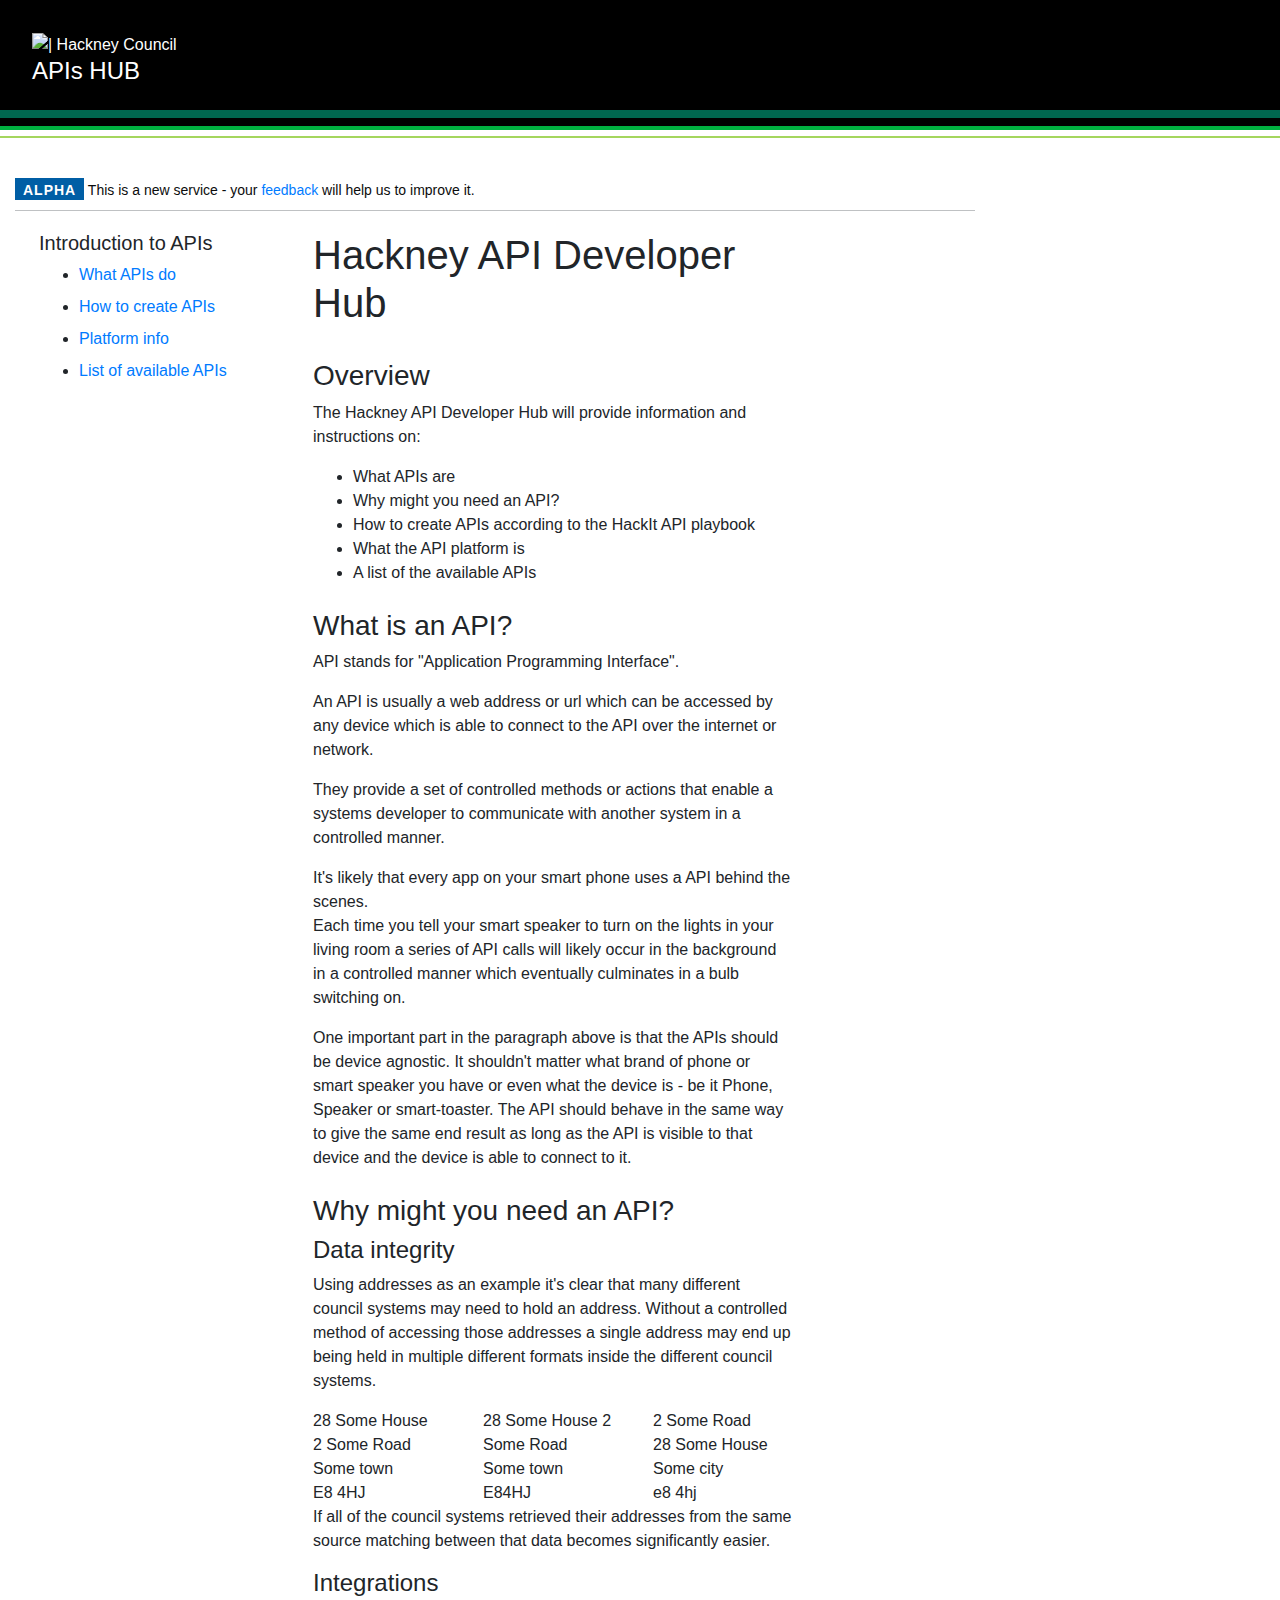
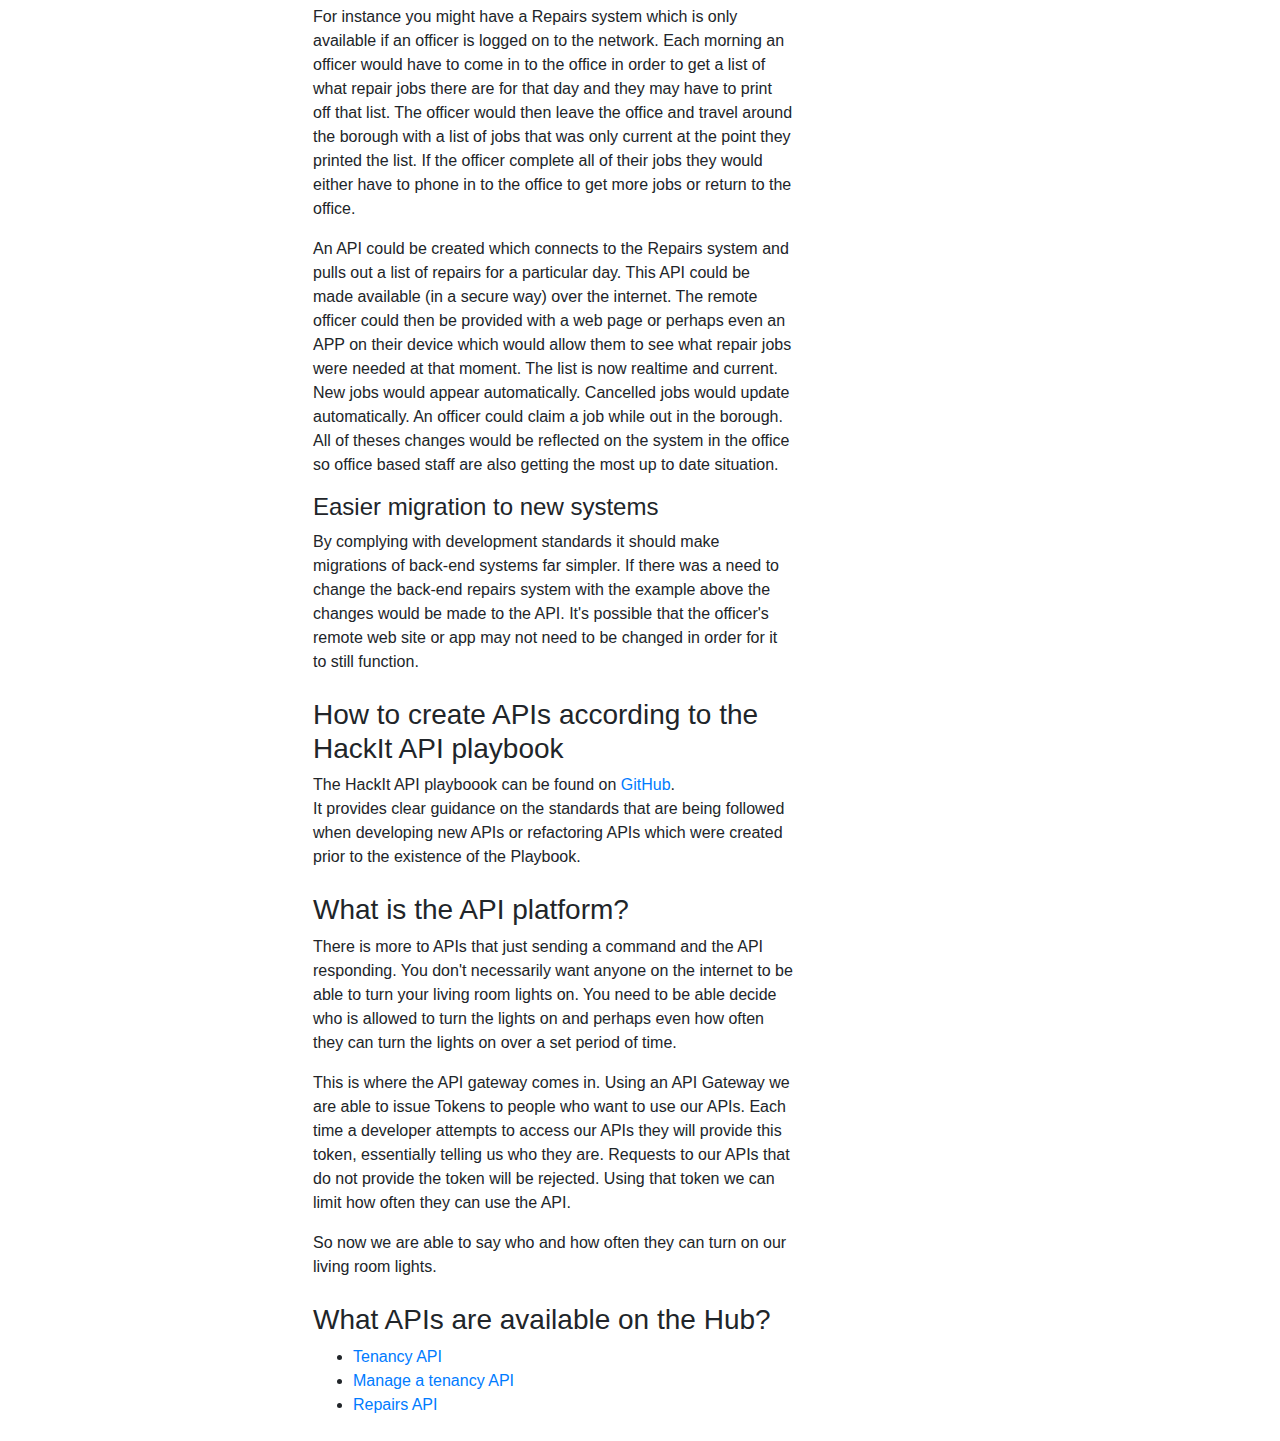
==== index.html @ 1fa280a0 "change file path index css" ====
<!DOCTYPE html>
<html>
<head>
	<title>Hackney API Hub</title>

	<link rel="stylesheet" type="text/css" href="apis/style.css">
	<link rel="stylesheet" href="https://maxcdn.bootstrapcdn.com/bootstrap/4.0.0/css/bootstrap.min.css" integrity="sha384-Gn5384xqQ1aoWXA+058RXPxPg6fy4IWvTNh0E263XmFcJlSAwiGgFAW/dAiS6JXm" crossorigin="anonymous">
</head>
<body>

<header>
	<img id="hackney-logo" src="https://hackney.gov.uk/resource/themes/hackney/images/Hackney_Logo_White.png?v=C9D01ADBC543CEE9F31EF63A15FE3E16" alt="| Hackney Council"/>
	<div id="apihub-span">
		<h2 id="apihub-text">APIs HUB</h2>
	</div>
</header>
<div class="govuk-width-container">
	<div class="govuk-phase-banner">
	  <p class="govuk-phase-banner__content">
		<strong class="govuk-tag govuk-phase-banner__content__tag ">alpha</strong>
		<span class="govuk-phase-banner__text">
		  This is a new service - your <a class="govuk-link" href="#">feedback</a> will help us to improve it.
		</span>
	  </p>
	</div>
<div>
	<div class="introductionapi">
		<h5>Introduction to APIs</h5>
		<ul>
			<li class="linkapi"><a href="">What APIs do</a></li>
			<li class="linkapi"><a href="">How to create APIs</a></li>
			<li class="linkapi"><a href="">Platform info</a></li>
			<li class="linkapi"><a href="">List of available APIs</a></li>
		</ul>
	</div>

	<div class="checklist">
		<div id="header1">
			<H1>Hackney API Developer Hub</H1>
		</div>

		<div class="checklist-element">
			<h3>Overview</h3>
            <p>The Hackney API Developer Hub will provide information and instructions on:</p>
            <ul>
				<li>What APIs are</li>
				<li>Why might you need an API?</li>
                <li>How to create APIs according to the HackIt API playbook</li>
                <li>What the API platform is</li>
                <li>A list of the available APIs</li>  
            </ul>
		</div>

		<div class="checklist-element">
			<h3>What is an API?</h3>
			<p>API stands for "Application Programming Interface".</p>
			<p>An API is usually a web address or url which can be accessed by any device which is able to connect to the API over the internet or network.</p>
			<p>They provide a set of controlled methods or actions that enable a systems developer to communicate with another system in a controlled manner.</p>			
			<p>It's likely that every app on your smart phone uses a API behind the scenes.<br/>
				Each time you tell your smart speaker to turn on the lights in your living room a series of API calls will likely occur in the background in a controlled manner which eventually culminates in a bulb switching on.</p>
			<p>One important part in the paragraph above is that the APIs should be device agnostic. 
			It shouldn't matter what brand of phone or smart speaker you have or even what the device is - be it Phone, Speaker or smart-toaster. 
			The API should behave in the same way to give the same end result as long as the API is visible to that device and the device is able to connect to it.</p>
		</div>

		<div class="checklist-element">
			<h3>Why might you need an API?</h3>
			<h4>Data integrity</h4>
			<p>Using addresses as an example it's clear that many different council systems may need to hold an address. Without a controlled method of accessing those addresses a single address may end up being held in multiple different formats inside the different council systems.</p>
			<div class="row">
				<div class="col-md-4">28 Some House<br>2 Some Road<br>Some town<br>E8 4HJ</div>
				<div class="col-md-4">28 Some House 2 Some Road<br>Some town<br>E84HJ</div>
				<div class="col-md-4">2 Some Road<br>28 Some House<br>Some city<br>e8 4hj</div>
			</div>
			<p>If all of the council systems retrieved their addresses from the same source matching between that data becomes significantly easier.</p>
			<h4>Integrations</h4>
			<p>For instance you might have a Repairs system which is only available if an officer is logged on to the network. Each morning an officer would have to come in to the office in order to get a list of what repair jobs there are for that day and they may have to print off that list.  The officer would then leave the office and travel around the borough with a list of jobs that was only current at the point they printed the list. If the officer complete all of their jobs they would either have to phone in to the office to get more jobs or return to the office.</p>
			<p>An API could be created which connects to the Repairs system and pulls out a list of repairs for a particular day. This API could be made available (in a secure way) over the internet. The remote officer could then be provided with a web page or perhaps even an APP on their device which would allow them to see what repair jobs were needed at that moment. The list is now realtime and current. New jobs would appear automatically. Cancelled jobs would update automatically. An officer could claim a job while out in the borough. All of theses changes would be reflected on the system in the office so office based staff are also getting the most up to date situation. </p>
			<h4>Easier migration to new systems</h4>
			<p>By complying with development standards it should make migrations of back-end systems far simpler.  If there was a need to change the back-end repairs system with the example above the changes would be made to the API.  It's possible that the officer's remote web site or app may not need to be changed in order for it to still function.</p>
		</div>

		<div class="checklist-element">
			<h3>How to create APIs according to the HackIt API playbook</h3>
			<p>The HackIt API playboook can be found on <a href="https://github.com/LBHackney-IT/API-Playbook">GitHub</a>.<br/>
			It provides clear guidance on the standards that are being followed when developing new APIs or refactoring APIs which were created prior to the existence of the Playbook.</p>
			<p>

			</p>
		</div>

		<div class="checklist-element">
			<h3>What is the API platform?</h3>
			<p>There is more to APIs that just sending a command and the API responding. You don't necessarily want anyone on the internet to be able to turn your living room lights on. You need to be able decide who is allowed to turn the lights on and perhaps even how often they can turn the lights on over a set period of time.</p>

			<p>This is where the API gateway comes in. Using an API Gateway we are able to issue Tokens to people who want to use our APIs. Each time a developer attempts to access our APIs they will provide this token, essentially telling us who they are.  Requests to our APIs that do not provide the token will be rejected. Using that token we can limit how often they can use the API.</p>

			<p>So now we are able to say who and how often they can turn on our living room lights.</p>
		</div>

		<div class="checklist-element">
			<h3>What APIs are available on the Hub?</h3>
			<ul>
				<li><a href="apis/tenancyapi.html">Tenancy API</a></li>
				<li><a href="apis/managetenancy.html">Manage a tenancy API</a></li>
				<li><a href="apis/repairsapi.html">Repairs API</a></li>
			</ul>
		</div>
	</div>
</div>
</body>
</html>
---- apis/style.css ----
body {
    color: #0b0c0c;
    font-family: Arial,sans-serif;
}

h3 {
    font-weight: 400px;
    font-size: 1.35rem;
}

h5  {
    font-size: 1.5rem;
}


/* HEADER WITH STRIPES */
header {
	background: #000;
    border-bottom: 4px solid #00B140; /* middle stripe */
	color: #FFF;
	margin-bottom: 3rem;
	padding: 2rem;
	position: relative;
}

header:before {
	/* top (thickest) stripe */
    -webkit-transform: translate3d(0, -8px, 1px);
    transform: translate3d(0, -8px, 1px);

	background: #00664F;
    bottom: 0;
    content: "";
    display: block;
    height: 8px;
	left: 0;
    position: absolute;
    width: 100%;
}

header:after {
	/* bottom (thinnest) stripe */
    -webkit-transform: translate3d(0, 12px, 1px);
    transform: translate3d(0, 12px, 1px);

    background: #A4D65E;
    bottom: 0;
	content: "";
    display: block;
    height: 2px;
	left: 0;
    position: absolute;
    width: 100%;
}

.introductionapi {
    width: 250px;
    float: left;
    margin-left: 1.5rem;
}

.checklist {
    float: left;
    margin-left: 1.5rem;
    max-width: 50%;
    height: auto;
}

.checklist-element {
    margin-bottom: 5%;
}

.linkapi {
    margin-bottom: 0.5rem;
}

#hackney-logo {
    height: auto;
    max-width: 50%;
}

#apihub-span {
    position: relative;
    max-width: 50%;
}

#apihub-text {
    font-size: 1.5rem;
}

#header1 {
    padding-bottom: 1.5rem;
}




.govuk-tag {
   font-family: "nta", Arial, sans-serif;
   -webkit-font-smoothing: antialiased;
   -moz-osx-font-smoothing: grayscale;
   font-weight: 700;
   font-size: 14px;
   font-size: 0.875rem;
   line-height: 1.25;
   display: inline-block;
   padding: 4px 8px;
   padding-bottom: 1px;
   outline: 2px solid transparent;
   outline-offset: -2px;
   color: #ffffff;
   background-color: #005ea5;
   letter-spacing: 1px;
   text-decoration: none;
   text-transform: uppercase;
}

.govuk-tag--positive {
    background: #00694F;
}

.align-right {
   text-align: right;
}

.govuk-phase-banner {
     /* padding-top: 0px; */
    padding-bottom: 10px;
    border-bottom: 1px solid #bfc1c3;
    margin-bottom: 20px;
}

@media (min-width: 40.0625em)
.govuk-phase-banner__content {
   font-size: 16px;
   font-size: 1rem;
   line-height: 1.25;
}

.govuk-phase-banner__content {
   font-family: "nta", Arial, sans-serif;
   -webkit-font-smoothing: antialiased;
   -moz-osx-font-smoothing: grayscale;
   font-weight: 400;
   font-size: 14px;
   font-size: 0.875rem;
   line-height: 1.1428571429;
   color: #0b0c0c;
   display: table;
   margin: 0;
}

@media (min-width: 40.0625em)
.govuk-width-container {
   margin: 0 30px;
}

.govuk-width-container {
   max-width: 960px;
   margin: 0 15px;
}
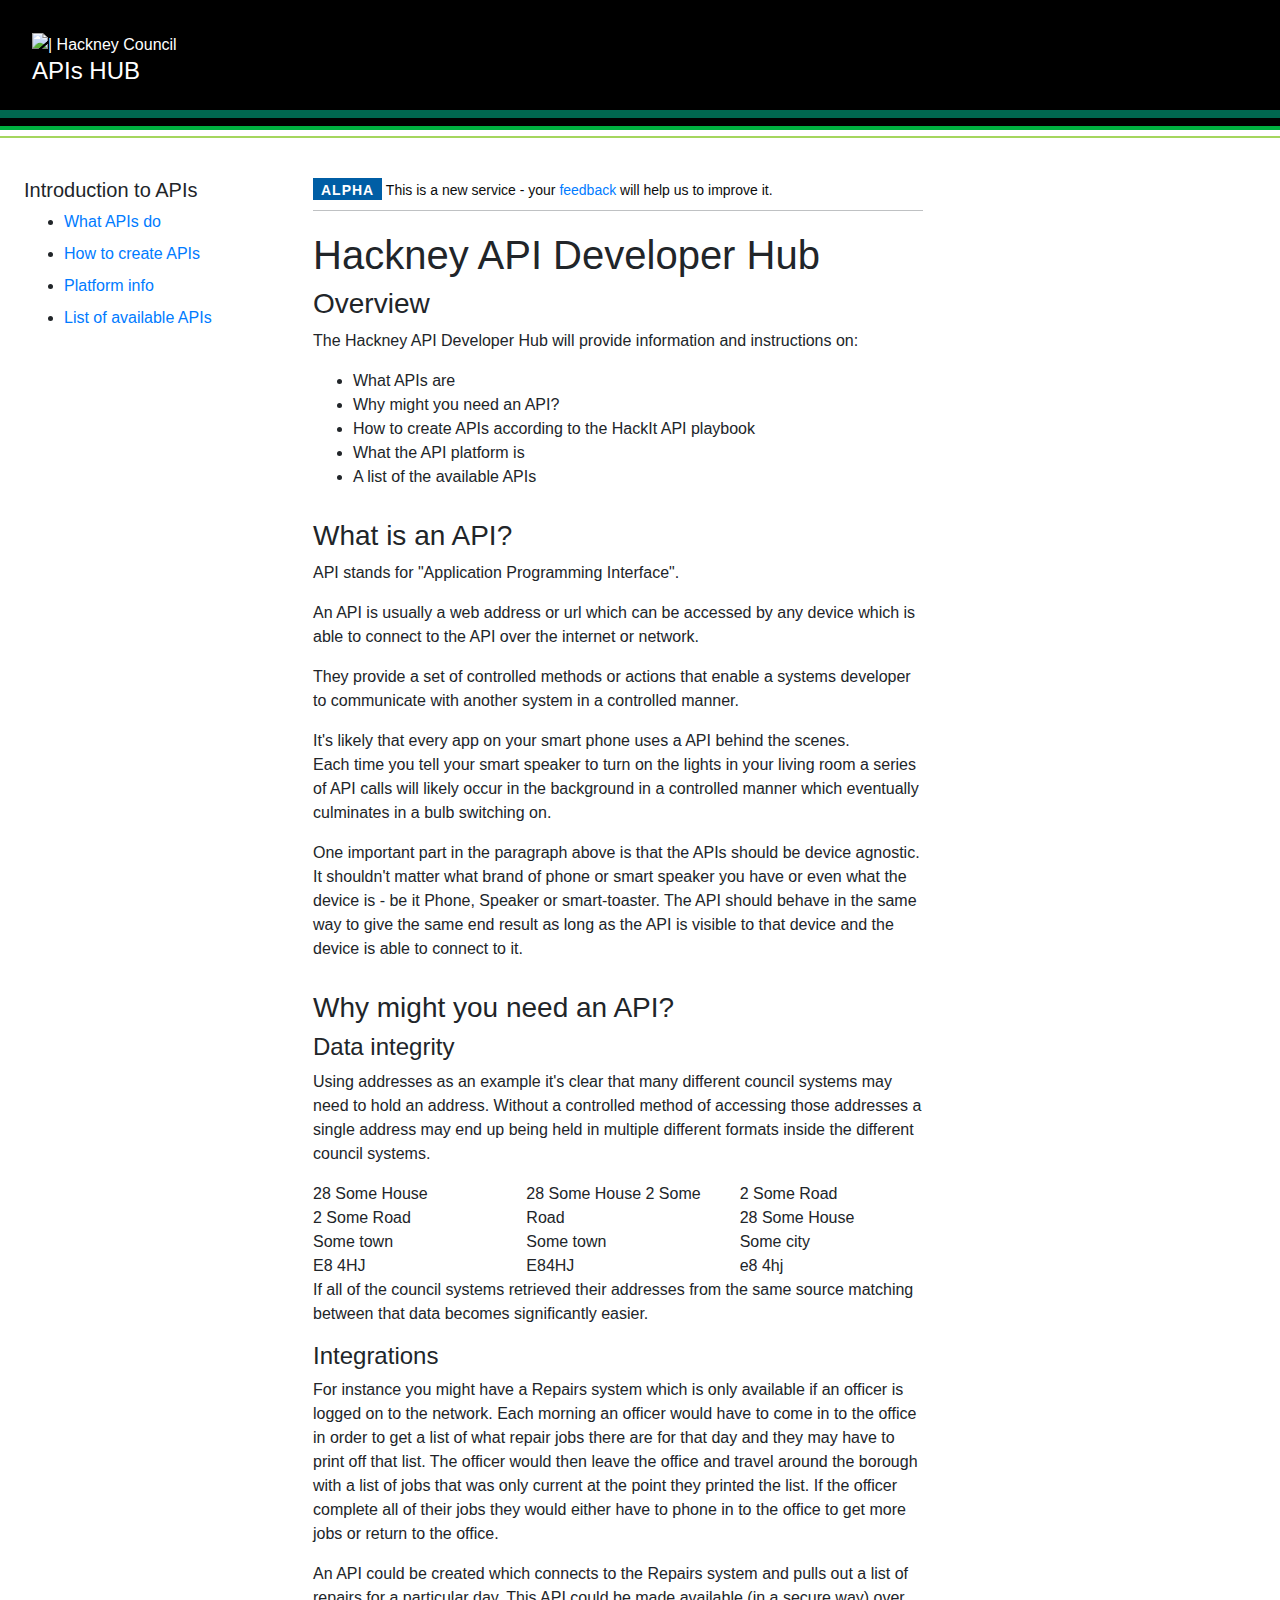
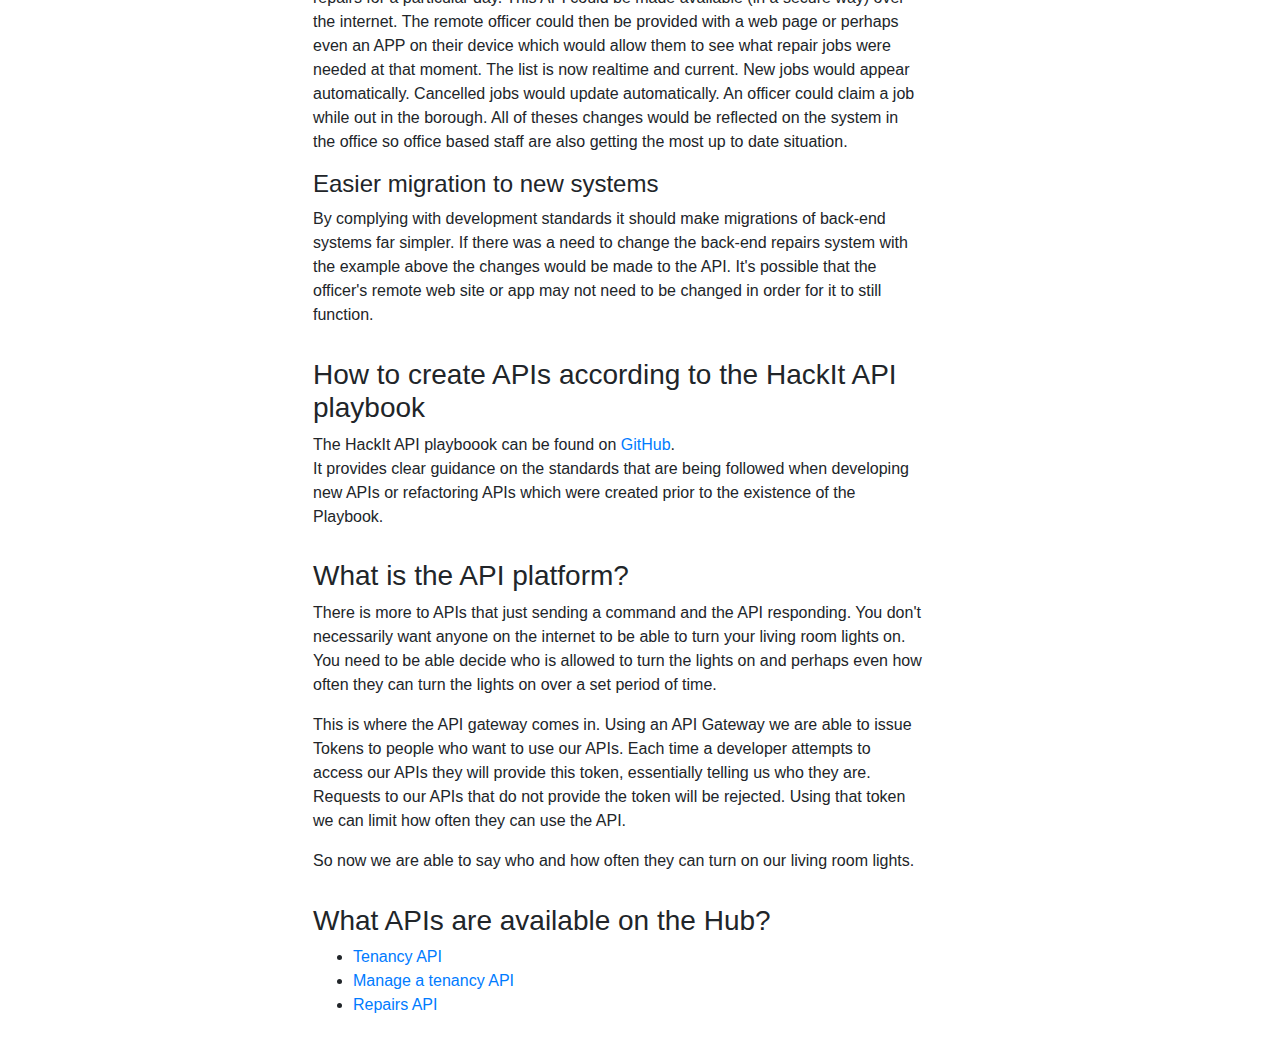
==== commit 8bded435: "AMended layout of home page" ====
--- a/index.html
+++ b/index.html
@@ -14,15 +14,6 @@
 		<h2 id="apihub-text">APIs HUB</h2>
 	</div>
 </header>
-<div class="govuk-width-container">
-	<div class="govuk-phase-banner">
-	  <p class="govuk-phase-banner__content">
-		<strong class="govuk-tag govuk-phase-banner__content__tag ">alpha</strong>
-		<span class="govuk-phase-banner__text">
-		  This is a new service - your <a class="govuk-link" href="#">feedback</a> will help us to improve it.
-		</span>
-	  </p>
-	</div>
 <div>
 	<div class="introductionapi">
 		<h5>Introduction to APIs</h5>
@@ -35,9 +26,23 @@
 	</div>
 
 	<div class="checklist">
-		<div id="header1">
-			<H1>Hackney API Developer Hub</H1>
-		</div>
+		<div class="govuk-width-container">
+			<div class="govuk-phase-banner">
+			  <p class="govuk-phase-banner__content">
+				<strong class="govuk-tag govuk-phase-banner__content__tag ">alpha</strong>
+				<span class="govuk-phase-banner__text">
+				  This is a new service - your <a class="govuk-link" href="#">feedback</a> will help us to improve it.
+				</span>
+			  </p>
+			</div>
+ 
+		 <div class="govuk-grid-row">
+		   <div class="govuk-grid-column-two-thirds">
+			 <h1 class="govuk-heading-xl">Hackney API Developer Hub</h1>
+		   </div>
+		   <div class="govuk-grid-column-one-third align-right">
+		   </div>
+		 </div>
 
 		<div class="checklist-element">
 			<h3>Overview</h3>
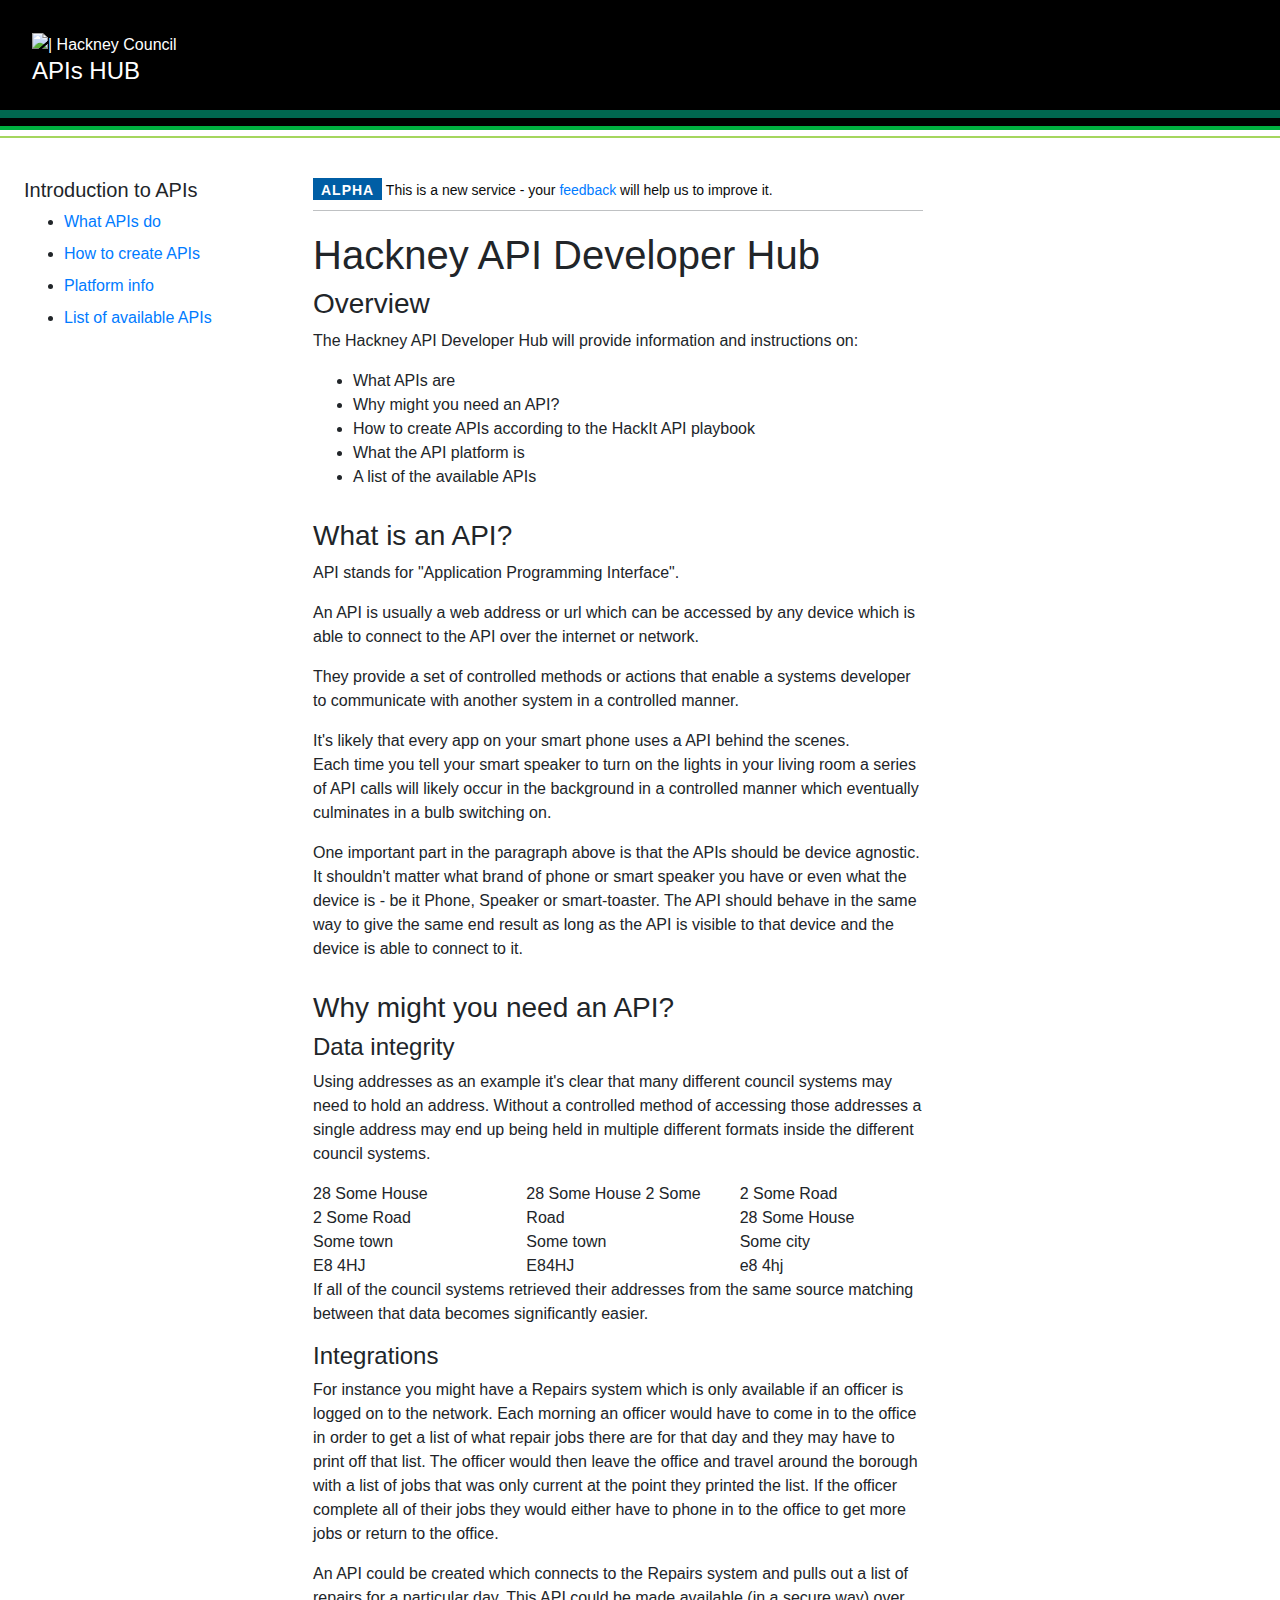
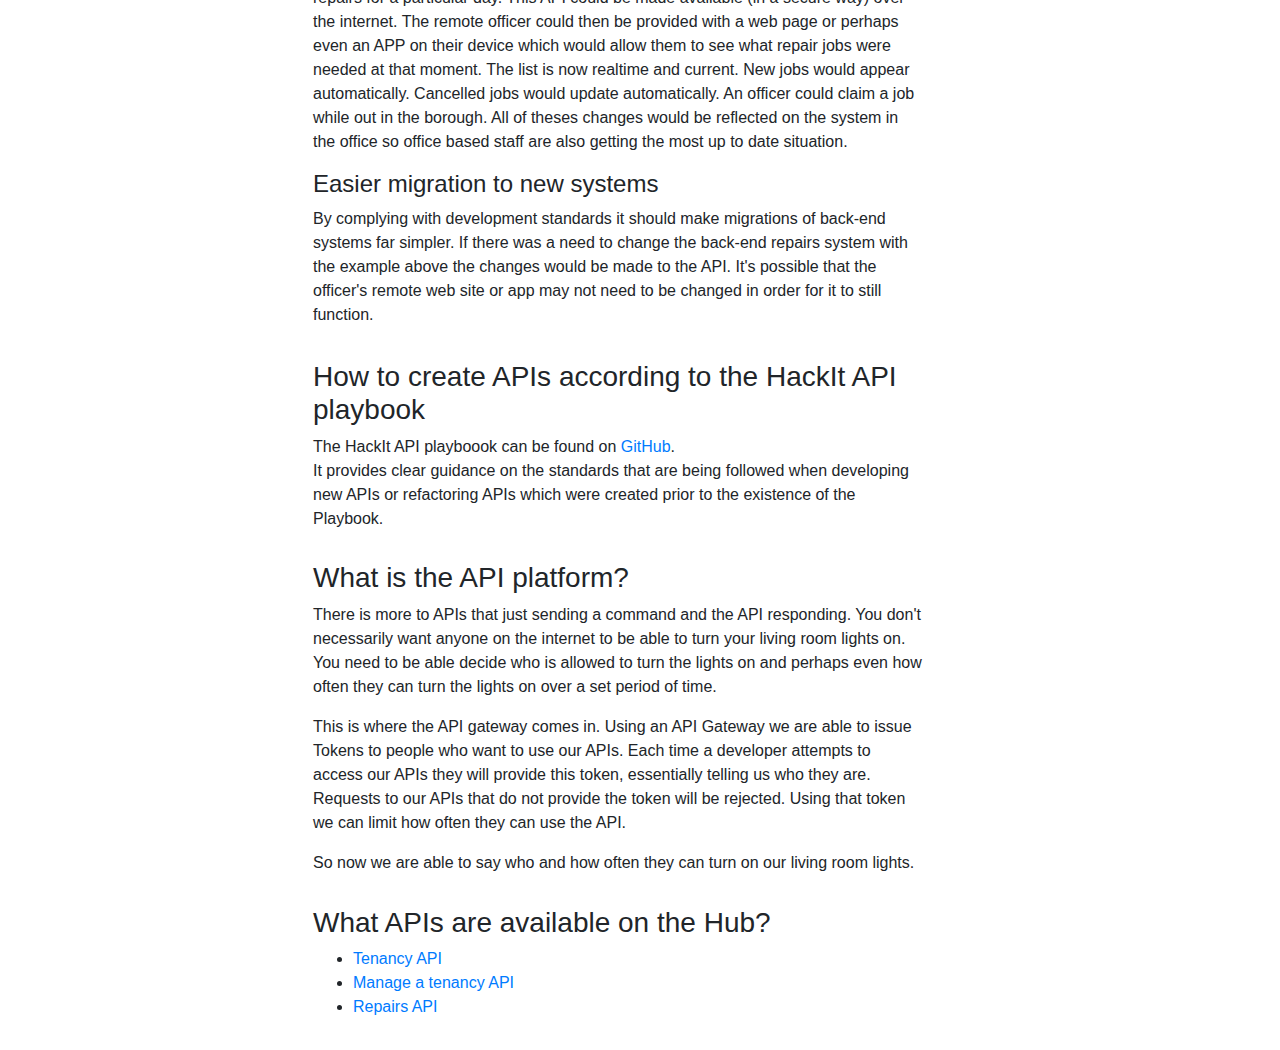
==== commit 1777a368: "Updated index.html with General API diagram" ====
--- a/index.html
+++ b/index.html
@@ -84,6 +84,9 @@
 			<h4>Easier migration to new systems</h4>
 			<p>By complying with development standards it should make migrations of back-end systems far simpler.  If there was a need to change the back-end repairs system with the example above the changes would be made to the API.  It's possible that the officer's remote web site or app may not need to be changed in order for it to still function.</p>
 		</div>
+			
+			<div class="mxgraph" style="max-width:100%;border:1px solid transparent;" data-mxgraph="{&quot;highlight&quot;:&quot;#0000ff&quot;,&quot;nav&quot;:true,&quot;resize&quot;:true,&quot;toolbar&quot;:&quot;zoom layers lightbox&quot;,&quot;edit&quot;:&quot;_blank&quot;,&quot;xml&quot;:&quot;&lt;mxfile modified=\&quot;2018-12-17T10:46:22.083Z\&quot; host=\&quot;www.draw.io\&quot; agent=\&quot;Mozilla/5.0 (Macintosh; Intel Mac OS X 10_13_3) AppleWebKit/537.36 (KHTML, like Gecko) Chrome/70.0.3538.110 Safari/537.36\&quot; etag=\&quot;2DWcEphciEEx2sHkJNvV\&quot; version=\&quot;9.6.6\&quot; type=\&quot;google\&quot;&gt;&lt;diagram id=\&quot;iyaCTSaKWfuRBwz9zFkZ\&quot; name=\&quot;Page-1\&quot;&gt;7Vpbc5s4GP01ebQHxMXw6Evd3Z10NzOZTtunjAAZ1GDkFXJt59evBBLmIhycxE5mtn4x/hC6nO/oHAn5xpqv958p3CRfSITSG2BE+xtrcQOAaXoT/iUihzLiWmYZiCmOZKFj4B4/IRk0ZHSLI5Q3CjJCUoY3zWBIsgyFrBGDlJJds9iKpM1WNzBGncB9CNNu9BuOWKLG5frHG38gHCeyaQ/IAa+hKixHkicwIrtayPp0Y80pIay8Wu/nKBXgKVzK55Y9d6uOUZSxIQ8sk6/4J3gwtp/B0kjo7On7ExmZTlnNL5hu5Yhlb9lBQRBTst3IYogytNcBDwNV3Oh2zKyGy3mCyBoxeuBFZEUT+YRkiKlq2B3xnijWJDWobdsdyyxAmeW4qvwIBL+QWJyDi3ENXE6kpBct03ebcPmgAxcwvS5cpue9Hqy75XLu0kfrr3X8k95/26+//O2MgAYrN+XNzoIGYu6/W0H2WYozNFJdm/[base64]/[base64]/pVgPKL9T4WBxTjHQoKqx3zbj2iCGddIzAM31nMeJw/EWHefuOea/mvmS3WaQ/2rAYF7Gr21E3ZAFoOHMNvnnb3Qxjzix22B/QLO+fZ+8z2QYhx3X2m/9vQBkxRv21oQDdHr2tpA94tXdnSFDampxMwoJMv0309PNpjB90b2DOPHTzdscOC7+YCmKOhxw1KIcNDWmwKe3hem1hBSfnboApUu9V/SmPtU0zkhqHuZCKa+IFhvPRkwu4h0ElpNU3NXLhctj/GHvJMRFue9l6bPFP1Rx0sGWr2nu1l/nM1vXanpxoCPQ29cO/Hfx7/klEWP/6xxfr0Hw==&lt;/diagram&gt;&lt;/mxfile&gt;&quot;}"></div>
+			<script type="text/javascript" src="https://www.draw.io/js/viewer.min.js"></script>
 
 		<div class="checklist-element">
 			<h3>How to create APIs according to the HackIt API playbook</h3>
@@ -114,4 +117,4 @@
 	</div>
 </div>
 </body>
-</html>+</html>
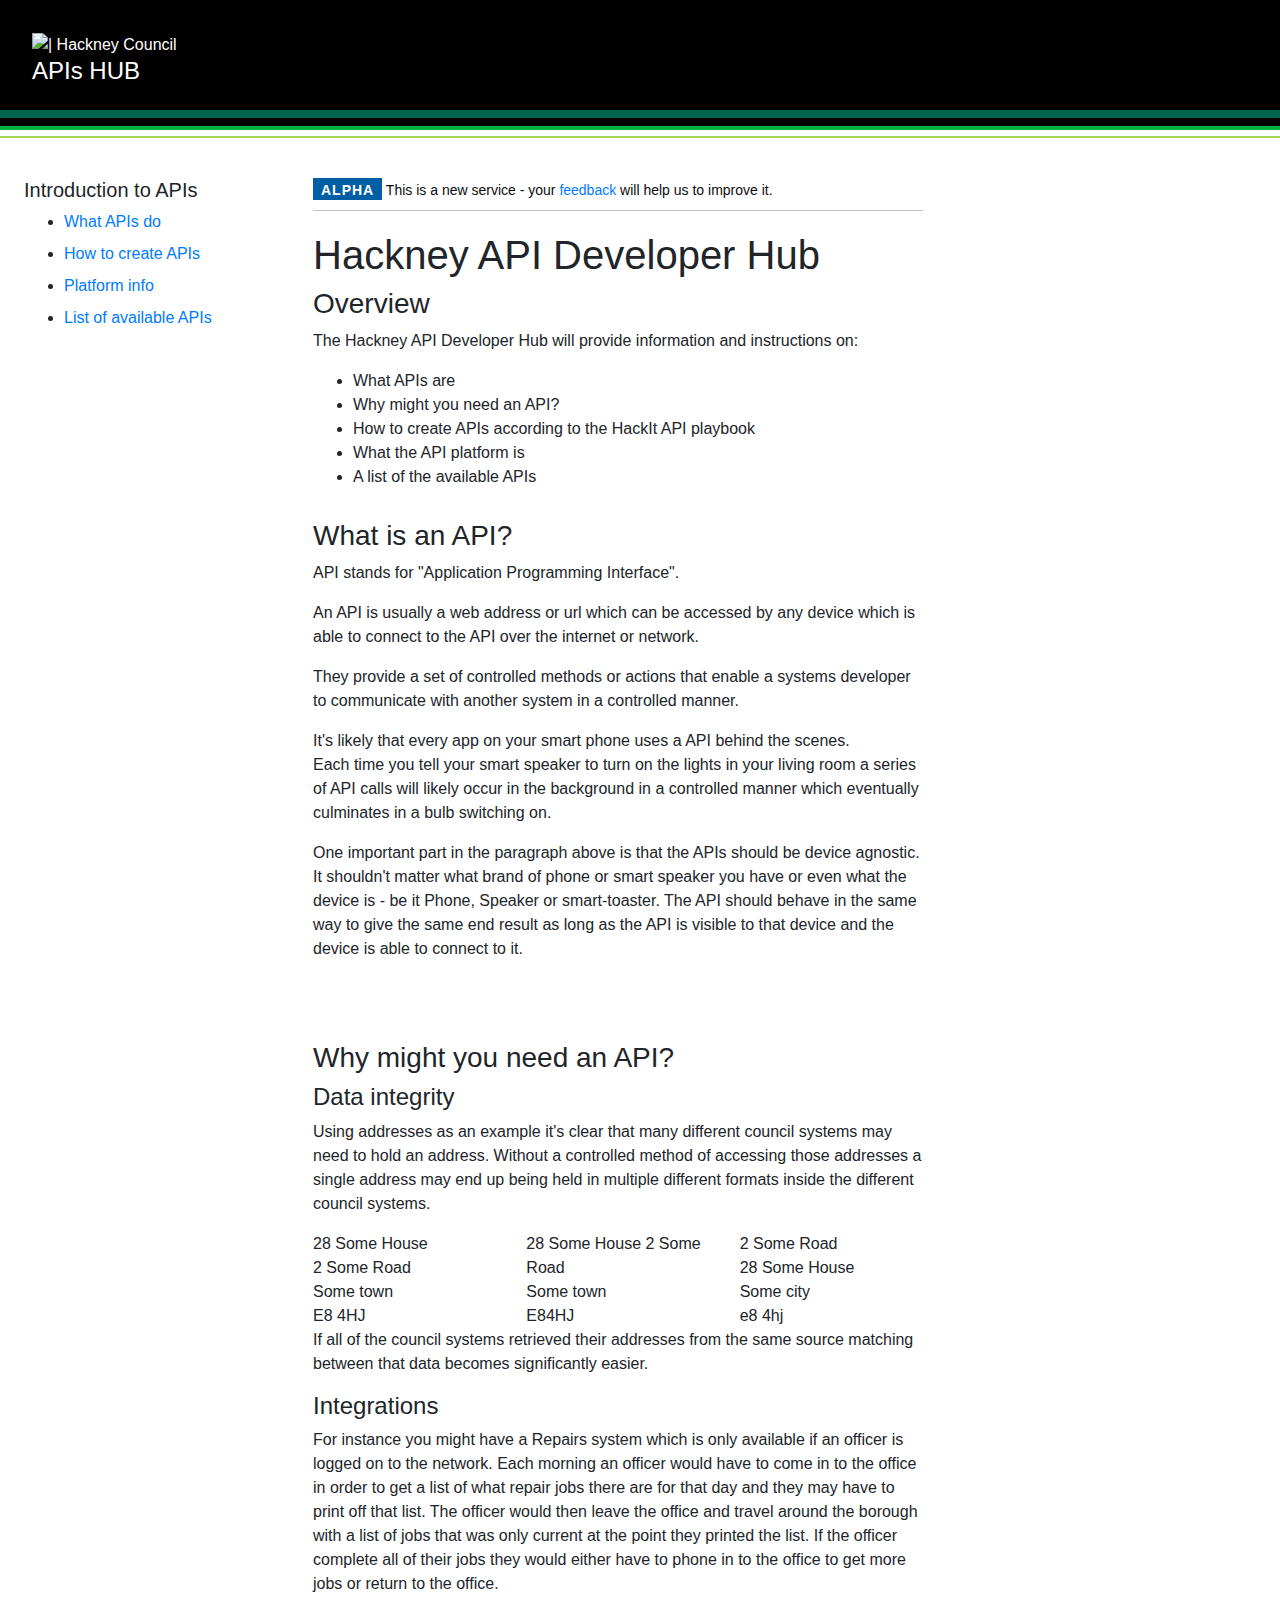
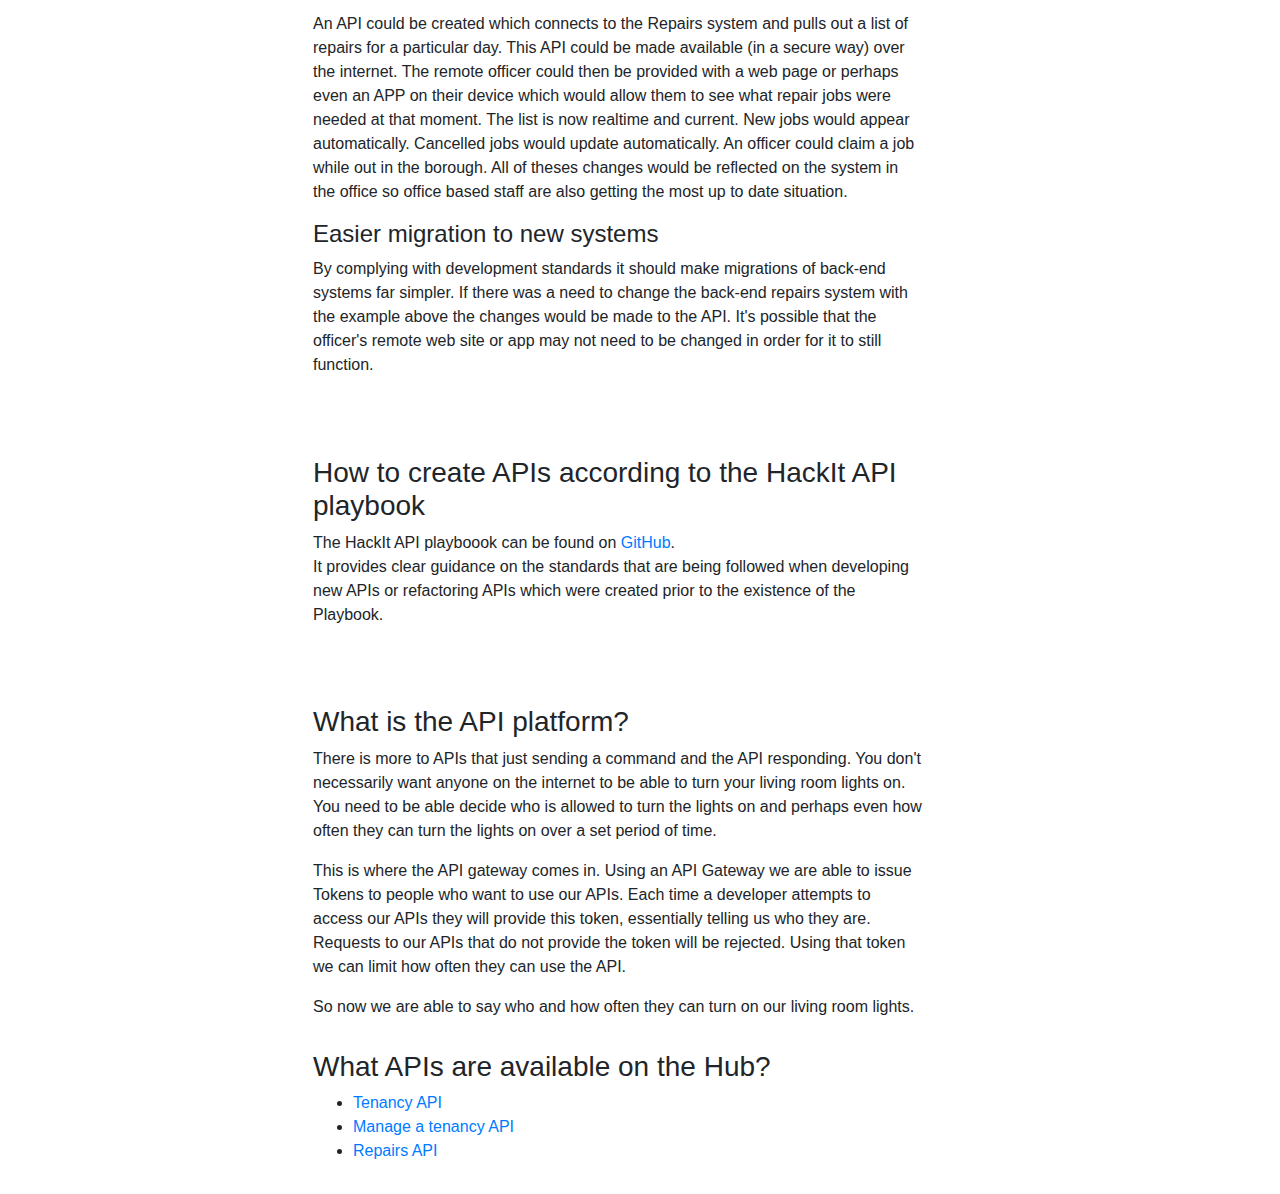
==== commit c8b85344: "Rearranged the diagram" ====
--- a/index.html
+++ b/index.html
@@ -68,6 +68,9 @@
 			The API should behave in the same way to give the same end result as long as the API is visible to that device and the device is able to connect to it.</p>
 		</div>
 
+			<div class="mxgraph" style="max-width:100%;border:1px solid transparent;" data-mxgraph="{&quot;highlight&quot;:&quot;#0000ff&quot;,&quot;nav&quot;:true,&quot;resize&quot;:true,&quot;toolbar&quot;:&quot;zoom layers lightbox&quot;,&quot;edit&quot;:&quot;_blank&quot;,&quot;xml&quot;:&quot;&lt;mxfile modified=\&quot;2018-12-17T10:46:22.083Z\&quot; host=\&quot;www.draw.io\&quot; agent=\&quot;Mozilla/5.0 (Macintosh; Intel Mac OS X 10_13_3) AppleWebKit/537.36 (KHTML, like Gecko) Chrome/70.0.3538.110 Safari/537.36\&quot; etag=\&quot;2DWcEphciEEx2sHkJNvV\&quot; version=\&quot;9.6.6\&quot; type=\&quot;google\&quot;&gt;&lt;diagram id=\&quot;iyaCTSaKWfuRBwz9zFkZ\&quot; name=\&quot;Page-1\&quot;&gt;7Vpbc5s4GP01ebQHxMXw6Evd3Z10NzOZTtunjAAZ1GDkFXJt59evBBLmIhycxE5mtn4x/hC6nO/oHAn5xpqv958p3CRfSITSG2BE+xtrcQOAaXoT/iUihzLiWmYZiCmOZKFj4B4/IRk0ZHSLI5Q3CjJCUoY3zWBIsgyFrBGDlJJds9iKpM1WNzBGncB9CNNu9BuOWKLG5frHG38gHCeyaQ/IAa+hKixHkicwIrtayPp0Y80pIay8Wu/nKBXgKVzK55Y9d6uOUZSxIQ8sk6/4J3gwtp/B0kjo7On7ExmZTlnNL5hu5Yhlb9lBQRBTst3IYogytNcBDwNV3Oh2zKyGy3mCyBoxeuBFZEUT+YRkiKlq2B3xnijWJDWobdsdyyxAmeW4qvwIBL+QWJyDi3ENXE6kpBct03ebcPmgAxcwvS5cpue9Hqy75XLu0kfrr3X8k95/26+//O2MgAYrN+XNzoIGYu6/W0H2WYozNFJdm/[base64]/[base64]/pVgPKL9T4WBxTjHQoKqx3zbj2iCGddIzAM31nMeJw/EWHefuOea/mvmS3WaQ/2rAYF7Gr21E3ZAFoOHMNvnnb3Qxjzix22B/QLO+fZ+8z2QYhx3X2m/9vQBkxRv21oQDdHr2tpA94tXdnSFDampxMwoJMv0309PNpjB90b2DOPHTzdscOC7+YCmKOhxw1KIcNDWmwKe3hem1hBSfnboApUu9V/SmPtU0zkhqHuZCKa+IFhvPRkwu4h0ElpNU3NXLhctj/GHvJMRFue9l6bPFP1Rx0sGWr2nu1l/nM1vXanpxoCPQ29cO/Hfx7/klEWP/6xxfr0Hw==&lt;/diagram&gt;&lt;/mxfile&gt;&quot;}"></div>
+			<script type="text/javascript" src="https://www.draw.io/js/viewer.min.js"></script>
+			<br></br>
 		<div class="checklist-element">
 			<h3>Why might you need an API?</h3>
 			<h4>Data integrity</h4>
@@ -84,10 +87,7 @@
 			<h4>Easier migration to new systems</h4>
 			<p>By complying with development standards it should make migrations of back-end systems far simpler.  If there was a need to change the back-end repairs system with the example above the changes would be made to the API.  It's possible that the officer's remote web site or app may not need to be changed in order for it to still function.</p>
 		</div>
-			
-			<div class="mxgraph" style="max-width:100%;border:1px solid transparent;" data-mxgraph="{&quot;highlight&quot;:&quot;#0000ff&quot;,&quot;nav&quot;:true,&quot;resize&quot;:true,&quot;toolbar&quot;:&quot;zoom layers lightbox&quot;,&quot;edit&quot;:&quot;_blank&quot;,&quot;xml&quot;:&quot;&lt;mxfile modified=\&quot;2018-12-17T10:46:22.083Z\&quot; host=\&quot;www.draw.io\&quot; agent=\&quot;Mozilla/5.0 (Macintosh; Intel Mac OS X 10_13_3) AppleWebKit/537.36 (KHTML, like Gecko) Chrome/70.0.3538.110 Safari/537.36\&quot; etag=\&quot;2DWcEphciEEx2sHkJNvV\&quot; version=\&quot;9.6.6\&quot; type=\&quot;google\&quot;&gt;&lt;diagram id=\&quot;iyaCTSaKWfuRBwz9zFkZ\&quot; name=\&quot;Page-1\&quot;&gt;7Vpbc5s4GP01ebQHxMXw6Evd3Z10NzOZTtunjAAZ1GDkFXJt59evBBLmIhycxE5mtn4x/hC6nO/oHAn5xpqv958p3CRfSITSG2BE+xtrcQOAaXoT/iUihzLiWmYZiCmOZKFj4B4/IRk0ZHSLI5Q3CjJCUoY3zWBIsgyFrBGDlJJds9iKpM1WNzBGncB9CNNu9BuOWKLG5frHG38gHCeyaQ/IAa+hKixHkicwIrtayPp0Y80pIay8Wu/nKBXgKVzK55Y9d6uOUZSxIQ8sk6/4J3gwtp/B0kjo7On7ExmZTlnNL5hu5Yhlb9lBQRBTst3IYogytNcBDwNV3Oh2zKyGy3mCyBoxeuBFZEUT+YRkiKlq2B3xnijWJDWobdsdyyxAmeW4qvwIBL+QWJyDi3ENXE6kpBct03ebcPmgAxcwvS5cpue9Hqy75XLu0kfrr3X8k95/26+//O2MgAYrN+XNzoIGYu6/W0H2WYozNFJdm/[base64]/[base64]/pVgPKL9T4WBxTjHQoKqx3zbj2iCGddIzAM31nMeJw/EWHefuOea/mvmS3WaQ/2rAYF7Gr21E3ZAFoOHMNvnnb3Qxjzix22B/QLO+fZ+8z2QYhx3X2m/9vQBkxRv21oQDdHr2tpA94tXdnSFDampxMwoJMv0309PNpjB90b2DOPHTzdscOC7+YCmKOhxw1KIcNDWmwKe3hem1hBSfnboApUu9V/SmPtU0zkhqHuZCKa+IFhvPRkwu4h0ElpNU3NXLhctj/GHvJMRFue9l6bPFP1Rx0sGWr2nu1l/nM1vXanpxoCPQ29cO/Hfx7/klEWP/6xxfr0Hw==&lt;/diagram&gt;&lt;/mxfile&gt;&quot;}"></div>
-			<script type="text/javascript" src="https://www.draw.io/js/viewer.min.js"></script>
-
+		<br></br>	
 		<div class="checklist-element">
 			<h3>How to create APIs according to the HackIt API playbook</h3>
 			<p>The HackIt API playboook can be found on <a href="https://github.com/LBHackney-IT/API-Playbook">GitHub</a>.<br/>
@@ -96,7 +96,7 @@
 
 			</p>
 		</div>
-
+<br></br>	
 		<div class="checklist-element">
 			<h3>What is the API platform?</h3>
 			<p>There is more to APIs that just sending a command and the API responding. You don't necessarily want anyone on the internet to be able to turn your living room lights on. You need to be able decide who is allowed to turn the lights on and perhaps even how often they can turn the lights on over a set period of time.</p>
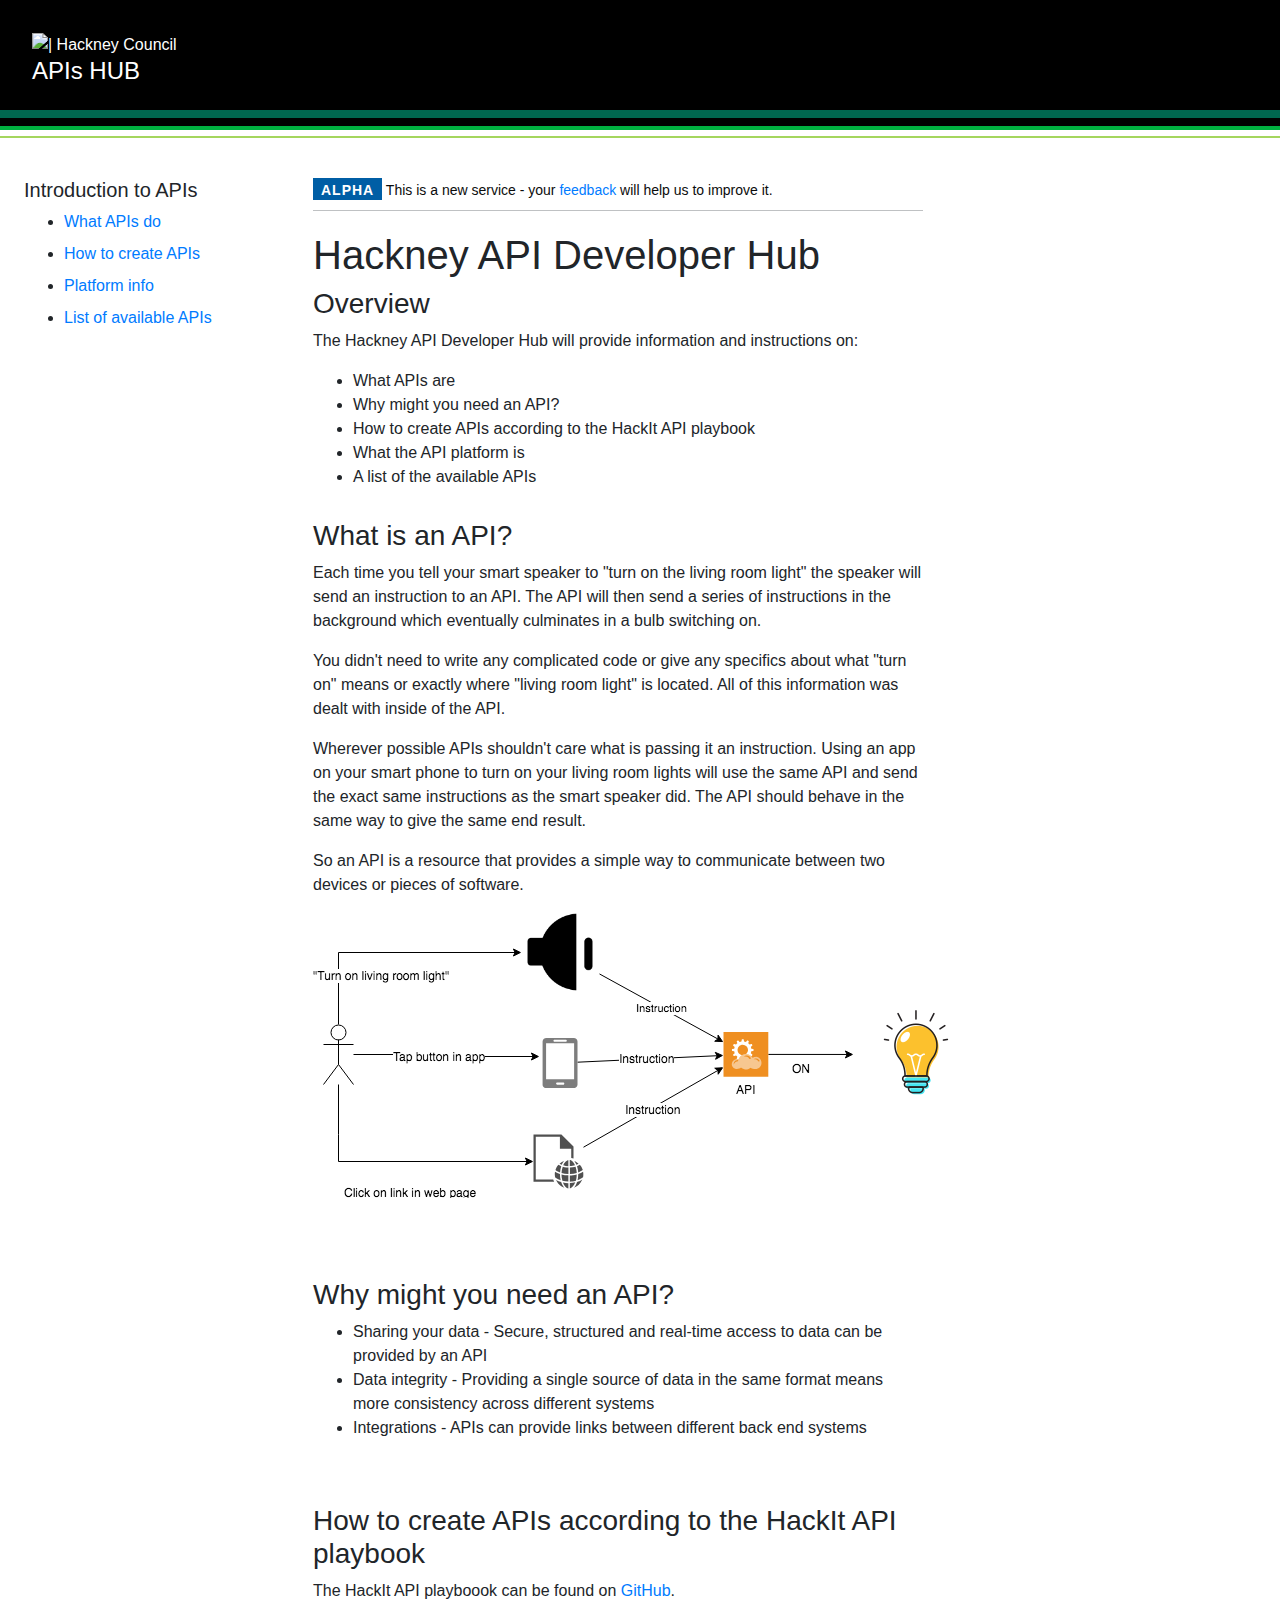
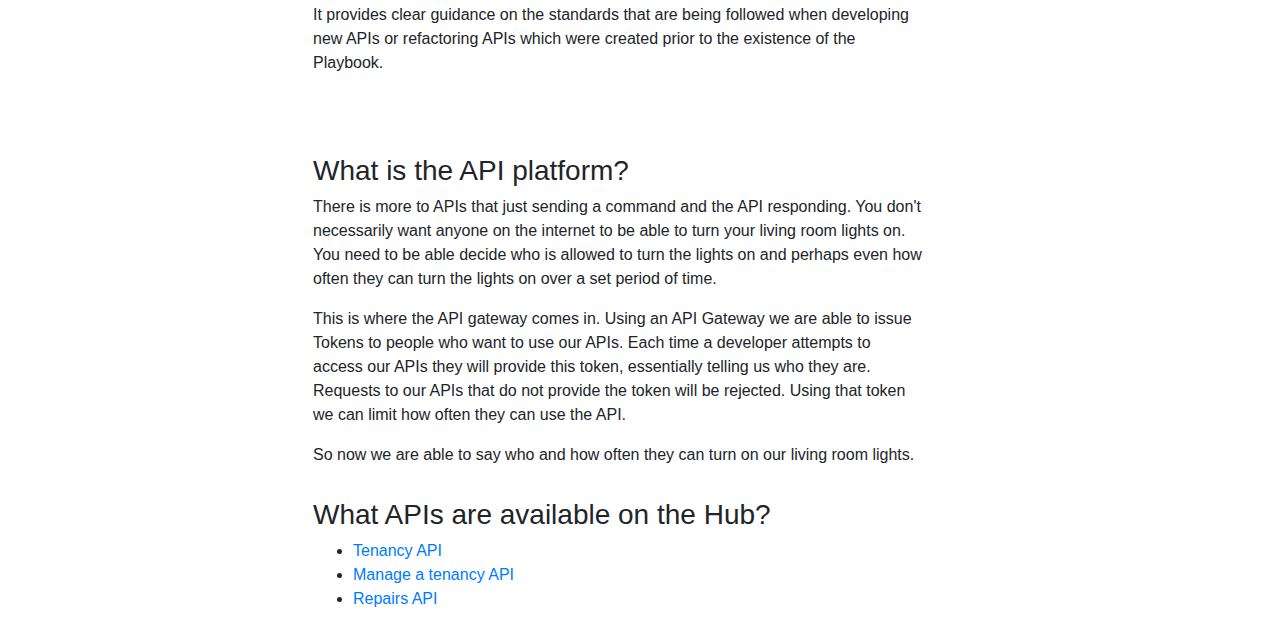
==== commit 3c6618e5: "Amending home page and adding image" ====
--- a/index.html
+++ b/index.html
@@ -57,22 +57,29 @@
 		</div>
 
 		<div class="checklist-element">
-			<h3>What is an API?</h3>
-			<p>API stands for "Application Programming Interface".</p>
-			<p>An API is usually a web address or url which can be accessed by any device which is able to connect to the API over the internet or network.</p>
-			<p>They provide a set of controlled methods or actions that enable a systems developer to communicate with another system in a controlled manner.</p>			
-			<p>It's likely that every app on your smart phone uses a API behind the scenes.<br/>
-				Each time you tell your smart speaker to turn on the lights in your living room a series of API calls will likely occur in the background in a controlled manner which eventually culminates in a bulb switching on.</p>
-			<p>One important part in the paragraph above is that the APIs should be device agnostic. 
-			It shouldn't matter what brand of phone or smart speaker you have or even what the device is - be it Phone, Speaker or smart-toaster. 
-			The API should behave in the same way to give the same end result as long as the API is visible to that device and the device is able to connect to it.</p>
+			<h3>What is an API?</h3>		
+			<p>Each time you tell your smart speaker to "turn on the living room light" the speaker will send an instruction to an API. The API will then send a series of instructions in the background which eventually culminates in a bulb switching on.</p>
+			<p>You didn't need to write any complicated code or give any specifics about what "turn on" means or exactly where "living room light" is located.  All of this information was dealt with inside of the API.</p>
+			<p>Wherever possible APIs shouldn't care what is passing it an instruction. Using an app on your smart phone to turn on your living room lights will use the same API and send the exact same instructions as the smart speaker did. The API should behave in the same way to give the same end result.</p>
+			<p>So an API is a resource that provides a simple way to communicate between two devices or pieces of software.</p>
+			<img src="TurnOnLight.png">
 		</div>
+
+<div></div>
 
 			<div class="mxgraph" style="max-width:100%;border:1px solid transparent;" data-mxgraph="{&quot;highlight&quot;:&quot;#0000ff&quot;,&quot;nav&quot;:true,&quot;resize&quot;:true,&quot;toolbar&quot;:&quot;zoom layers lightbox&quot;,&quot;edit&quot;:&quot;_blank&quot;,&quot;xml&quot;:&quot;&lt;mxfile modified=\&quot;2018-12-17T10:46:22.083Z\&quot; host=\&quot;www.draw.io\&quot; agent=\&quot;Mozilla/5.0 (Macintosh; Intel Mac OS X 10_13_3) AppleWebKit/537.36 (KHTML, like Gecko) Chrome/70.0.3538.110 Safari/537.36\&quot; etag=\&quot;2DWcEphciEEx2sHkJNvV\&quot; version=\&quot;9.6.6\&quot; type=\&quot;google\&quot;&gt;&lt;diagram id=\&quot;iyaCTSaKWfuRBwz9zFkZ\&quot; name=\&quot;Page-1\&quot;&gt;7Vpbc5s4GP01ebQHxMXw6Evd3Z10NzOZTtunjAAZ1GDkFXJt59evBBLmIhycxE5mtn4x/hC6nO/oHAn5xpqv958p3CRfSITSG2BE+xtrcQOAaXoT/iUihzLiWmYZiCmOZKFj4B4/IRk0ZHSLI5Q3CjJCUoY3zWBIsgyFrBGDlJJds9iKpM1WNzBGncB9CNNu9BuOWKLG5frHG38gHCeyaQ/IAa+hKixHkicwIrtayPp0Y80pIay8Wu/nKBXgKVzK55Y9d6uOUZSxIQ8sk6/4J3gwtp/B0kjo7On7ExmZTlnNL5hu5Yhlb9lBQRBTst3IYogytNcBDwNV3Oh2zKyGy3mCyBoxeuBFZEUT+YRkiKlq2B3xnijWJDWobdsdyyxAmeW4qvwIBL+QWJyDi3ENXE6kpBct03ebcPmgAxcwvS5cpue9Hqy75XLu0kfrr3X8k95/26+//O2MgAYrN+XNzoIGYu6/W0H2WYozNFJdm/[base64]/[base64]/pVgPKL9T4WBxTjHQoKqx3zbj2iCGddIzAM31nMeJw/EWHefuOea/mvmS3WaQ/2rAYF7Gr21E3ZAFoOHMNvnnb3Qxjzix22B/QLO+fZ+8z2QYhx3X2m/9vQBkxRv21oQDdHr2tpA94tXdnSFDampxMwoJMv0309PNpjB90b2DOPHTzdscOC7+YCmKOhxw1KIcNDWmwKe3hem1hBSfnboApUu9V/SmPtU0zkhqHuZCKa+IFhvPRkwu4h0ElpNU3NXLhctj/GHvJMRFue9l6bPFP1Rx0sGWr2nu1l/nM1vXanpxoCPQ29cO/Hfx7/klEWP/6xxfr0Hw==&lt;/diagram&gt;&lt;/mxfile&gt;&quot;}"></div>
 			<script type="text/javascript" src="https://www.draw.io/js/viewer.min.js"></script>
 			<br></br>
 		<div class="checklist-element">
 			<h3>Why might you need an API?</h3>
+			<ul>
+				<li>Sharing your data - Secure, structured and real-time access to data can be provided by an API</li>
+				<li>Data integrity - Providing a single source of data in the same format means more consistency across different systems</li>
+				<li>Integrations - APIs can provide links between different back end systems</li>
+			</ul>
+			<!--<h4>Sharing your data</h4>
+			<p>Perhaps a repairs team may need to provide answers to FOI requests about the service they provide.  An API could be made openly available which could provide constant real-time access to data that would satisfy   </p>
+			<p>If you have data that you need to share between other departments or organisations an API can do this in a structured way and in real-time.  </p>
 			<h4>Data integrity</h4>
 			<p>Using addresses as an example it's clear that many different council systems may need to hold an address. Without a controlled method of accessing those addresses a single address may end up being held in multiple different formats inside the different council systems.</p>
 			<div class="row">
@@ -86,7 +93,7 @@
 			<p>An API could be created which connects to the Repairs system and pulls out a list of repairs for a particular day. This API could be made available (in a secure way) over the internet. The remote officer could then be provided with a web page or perhaps even an APP on their device which would allow them to see what repair jobs were needed at that moment. The list is now realtime and current. New jobs would appear automatically. Cancelled jobs would update automatically. An officer could claim a job while out in the borough. All of theses changes would be reflected on the system in the office so office based staff are also getting the most up to date situation. </p>
 			<h4>Easier migration to new systems</h4>
 			<p>By complying with development standards it should make migrations of back-end systems far simpler.  If there was a need to change the back-end repairs system with the example above the changes would be made to the API.  It's possible that the officer's remote web site or app may not need to be changed in order for it to still function.</p>
-		</div>
+		</div>-->
 		<br></br>	
 		<div class="checklist-element">
 			<h3>How to create APIs according to the HackIt API playbook</h3>
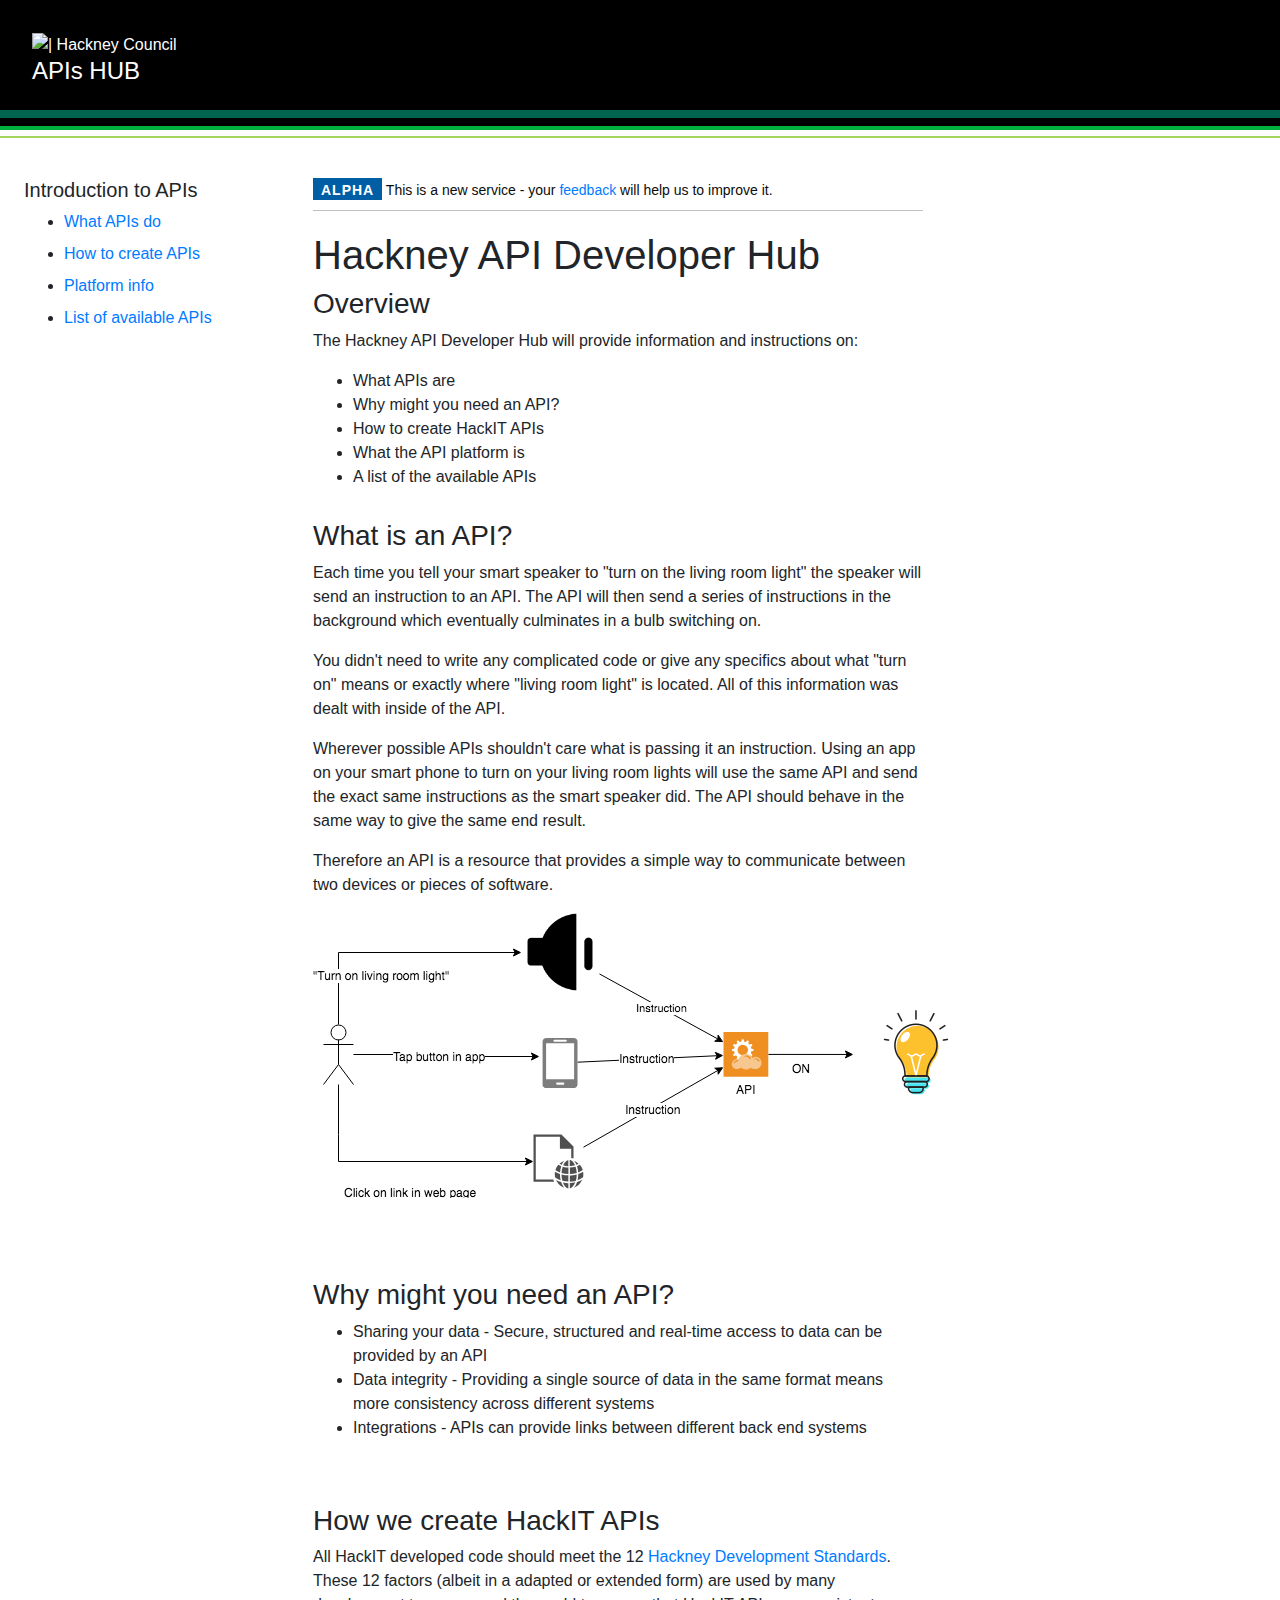
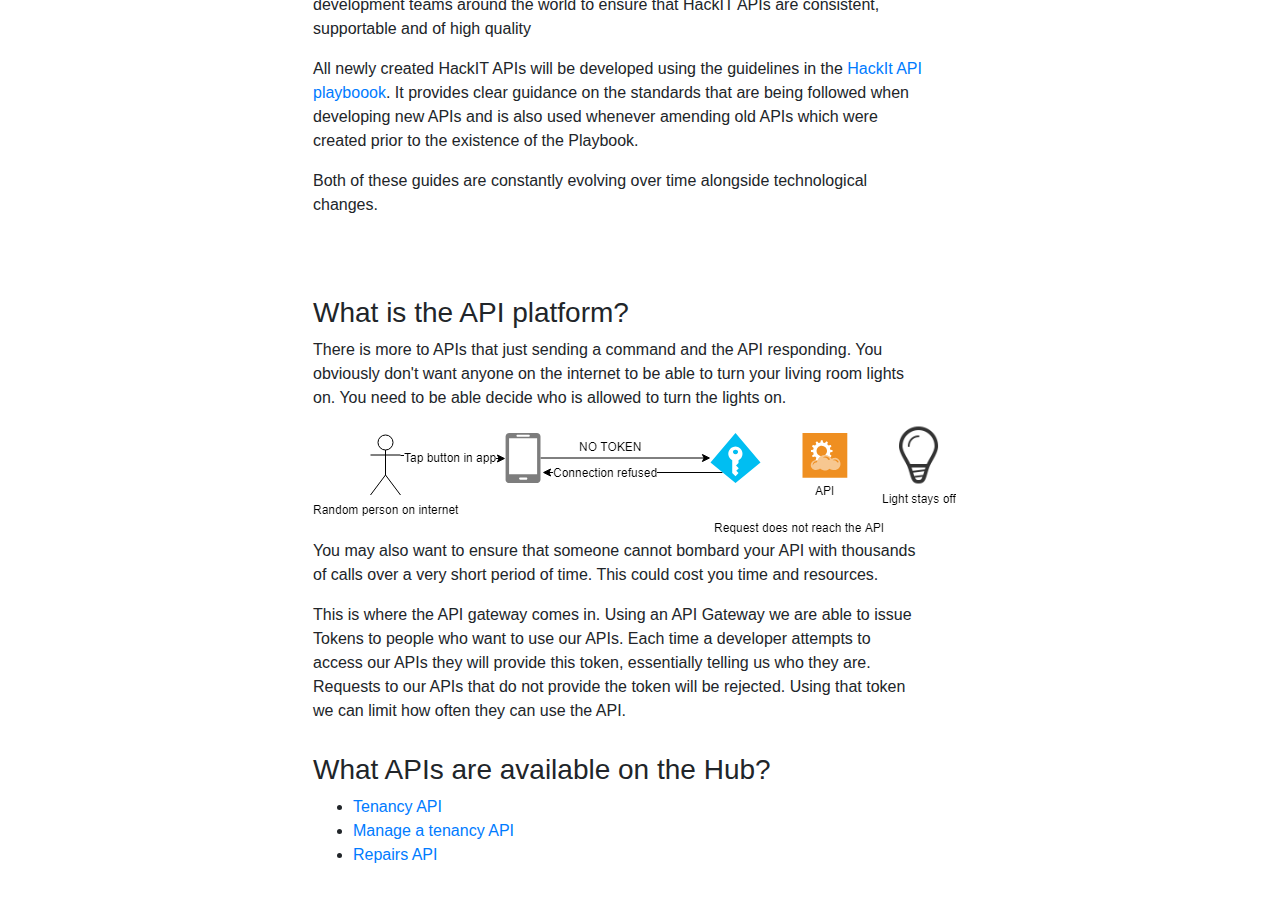
==== commit cf9c6719: "AMended content and added another image" ====
--- a/index.html
+++ b/index.html
@@ -50,7 +50,7 @@
             <ul>
 				<li>What APIs are</li>
 				<li>Why might you need an API?</li>
-                <li>How to create APIs according to the HackIt API playbook</li>
+                <li>How to create HackIT APIs</li>
                 <li>What the API platform is</li>
                 <li>A list of the available APIs</li>  
             </ul>
@@ -61,7 +61,7 @@
 			<p>Each time you tell your smart speaker to "turn on the living room light" the speaker will send an instruction to an API. The API will then send a series of instructions in the background which eventually culminates in a bulb switching on.</p>
 			<p>You didn't need to write any complicated code or give any specifics about what "turn on" means or exactly where "living room light" is located.  All of this information was dealt with inside of the API.</p>
 			<p>Wherever possible APIs shouldn't care what is passing it an instruction. Using an app on your smart phone to turn on your living room lights will use the same API and send the exact same instructions as the smart speaker did. The API should behave in the same way to give the same end result.</p>
-			<p>So an API is a resource that provides a simple way to communicate between two devices or pieces of software.</p>
+			<p>Therefore an API is a resource that provides a simple way to communicate between two devices or pieces of software.</p>
 			<img src="TurnOnLight.png">
 		</div>
 
@@ -77,40 +77,25 @@
 				<li>Data integrity - Providing a single source of data in the same format means more consistency across different systems</li>
 				<li>Integrations - APIs can provide links between different back end systems</li>
 			</ul>
-			<!--<h4>Sharing your data</h4>
-			<p>Perhaps a repairs team may need to provide answers to FOI requests about the service they provide.  An API could be made openly available which could provide constant real-time access to data that would satisfy   </p>
-			<p>If you have data that you need to share between other departments or organisations an API can do this in a structured way and in real-time.  </p>
-			<h4>Data integrity</h4>
-			<p>Using addresses as an example it's clear that many different council systems may need to hold an address. Without a controlled method of accessing those addresses a single address may end up being held in multiple different formats inside the different council systems.</p>
-			<div class="row">
-				<div class="col-md-4">28 Some House<br>2 Some Road<br>Some town<br>E8 4HJ</div>
-				<div class="col-md-4">28 Some House 2 Some Road<br>Some town<br>E84HJ</div>
-				<div class="col-md-4">2 Some Road<br>28 Some House<br>Some city<br>e8 4hj</div>
-			</div>
-			<p>If all of the council systems retrieved their addresses from the same source matching between that data becomes significantly easier.</p>
-			<h4>Integrations</h4>
-			<p>For instance you might have a Repairs system which is only available if an officer is logged on to the network. Each morning an officer would have to come in to the office in order to get a list of what repair jobs there are for that day and they may have to print off that list.  The officer would then leave the office and travel around the borough with a list of jobs that was only current at the point they printed the list. If the officer complete all of their jobs they would either have to phone in to the office to get more jobs or return to the office.</p>
-			<p>An API could be created which connects to the Repairs system and pulls out a list of repairs for a particular day. This API could be made available (in a secure way) over the internet. The remote officer could then be provided with a web page or perhaps even an APP on their device which would allow them to see what repair jobs were needed at that moment. The list is now realtime and current. New jobs would appear automatically. Cancelled jobs would update automatically. An officer could claim a job while out in the borough. All of theses changes would be reflected on the system in the office so office based staff are also getting the most up to date situation. </p>
-			<h4>Easier migration to new systems</h4>
-			<p>By complying with development standards it should make migrations of back-end systems far simpler.  If there was a need to change the back-end repairs system with the example above the changes would be made to the API.  It's possible that the officer's remote web site or app may not need to be changed in order for it to still function.</p>
-		</div>-->
 		<br></br>	
 		<div class="checklist-element">
-			<h3>How to create APIs according to the HackIt API playbook</h3>
-			<p>The HackIt API playboook can be found on <a href="https://github.com/LBHackney-IT/API-Playbook">GitHub</a>.<br/>
-			It provides clear guidance on the standards that are being followed when developing new APIs or refactoring APIs which were created prior to the existence of the Playbook.</p>
-			<p>
-
-			</p>
+			<h3>How we create HackIT APIs</h3>
+			<p>All HackIT developed code should meet the 12 <a href="https://github.com/LBHackney-IT/Hackney-Development-Standards">Hackney Development Standards</a>. 
+				These 12 factors (albeit in a adapted or extended form) are used by many development teams around the world to ensure that HackIT APIs are consistent, supportable and of high quality</p>
+			<p>All newly created HackIT APIs will be developed using the guidelines in the <a href="https://github.com/LBHackney-IT/API-Playbook">HackIt API playboook</a>.
+					It provides clear guidance on the standards that are being followed when developing new APIs and is also used whenever amending old APIs which were created prior to the existence of the Playbook.</p>
+			<p>Both of these guides are constantly evolving over time alongside technological changes.</p>
 		</div>
 <br></br>	
 		<div class="checklist-element">
 			<h3>What is the API platform?</h3>
-			<p>There is more to APIs that just sending a command and the API responding. You don't necessarily want anyone on the internet to be able to turn your living room lights on. You need to be able decide who is allowed to turn the lights on and perhaps even how often they can turn the lights on over a set period of time.</p>
+			<p>There is more to APIs that just sending a command and the API responding. You obviously don't want anyone on the internet to be able to turn your living room lights on. You need to be able decide who is allowed to turn the lights on.</p>
+
+			<img src="APIGateway.png">
+
+			<p>You may also want to ensure that someone cannot bombard your API with thousands of calls over a very short period of time. This could cost you time and resources.</p>
 
 			<p>This is where the API gateway comes in. Using an API Gateway we are able to issue Tokens to people who want to use our APIs. Each time a developer attempts to access our APIs they will provide this token, essentially telling us who they are.  Requests to our APIs that do not provide the token will be rejected. Using that token we can limit how often they can use the API.</p>
-
-			<p>So now we are able to say who and how often they can turn on our living room lights.</p>
 		</div>
 
 		<div class="checklist-element">
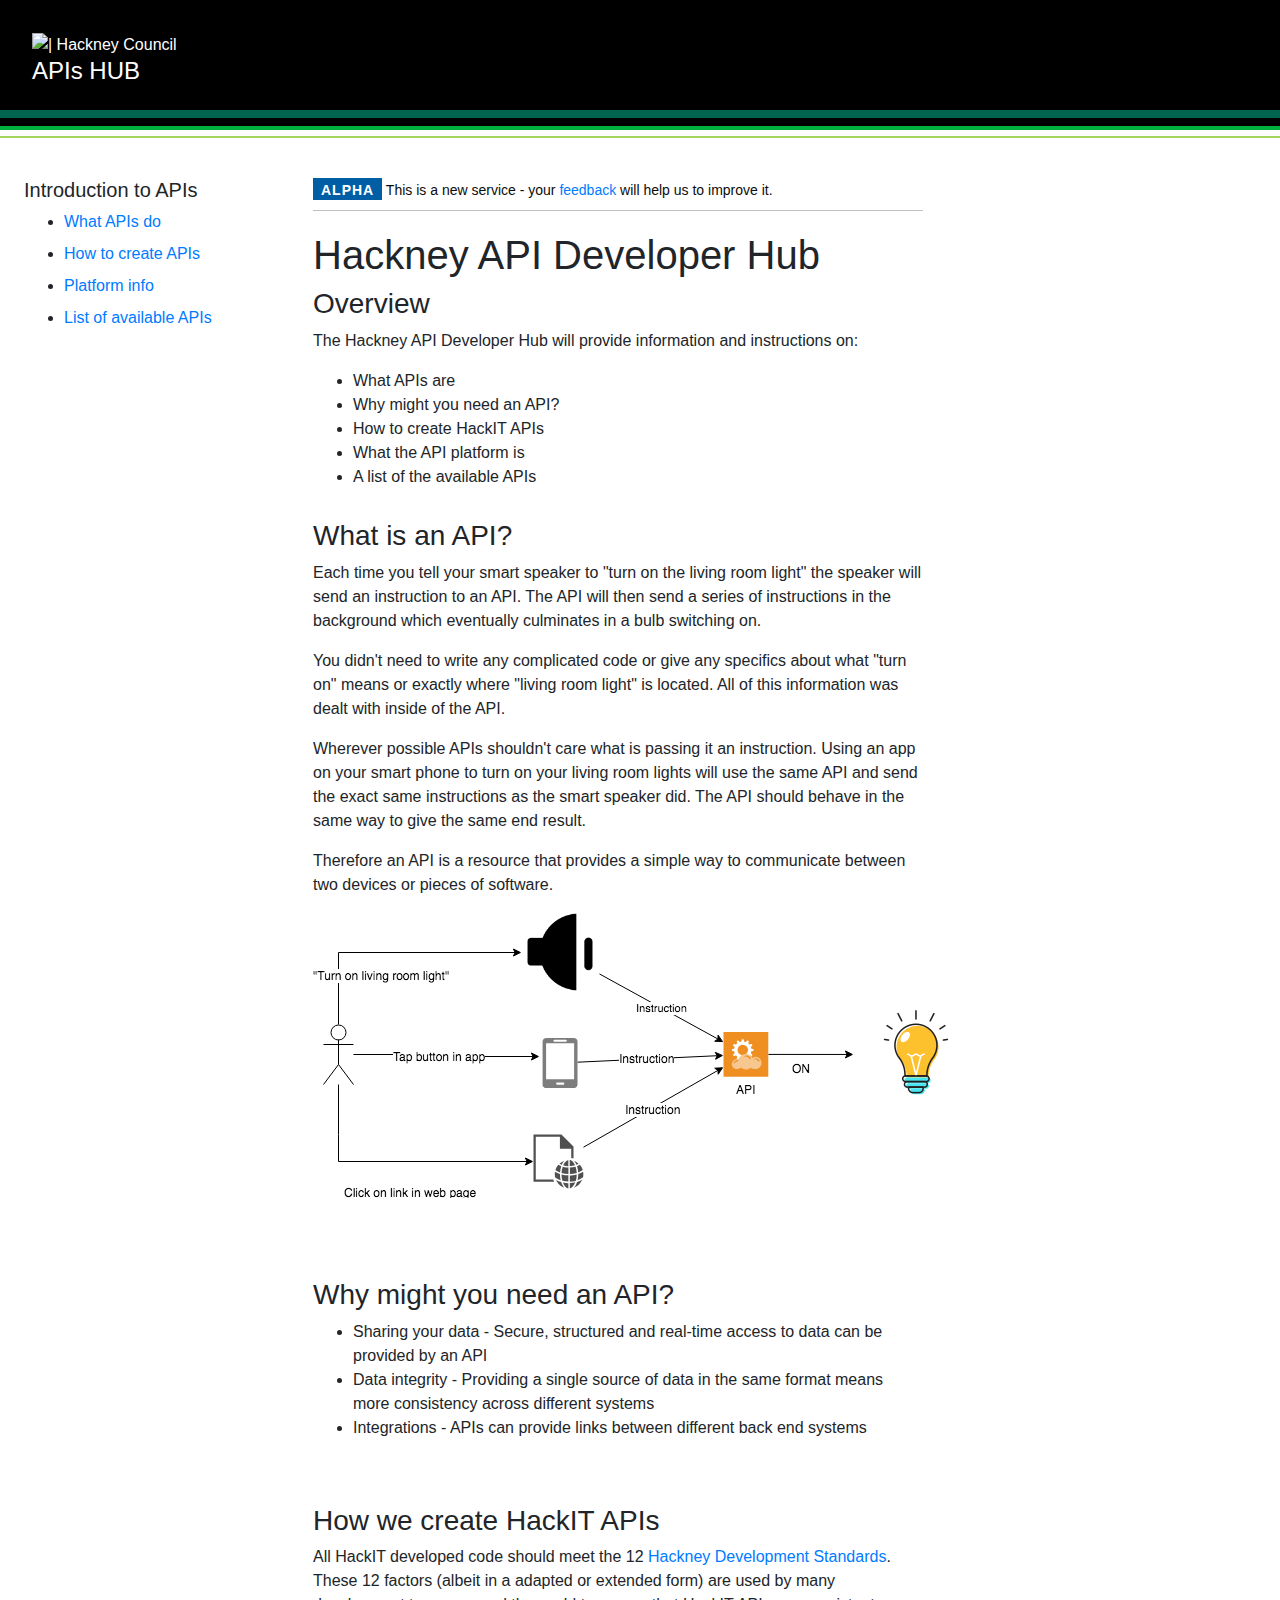
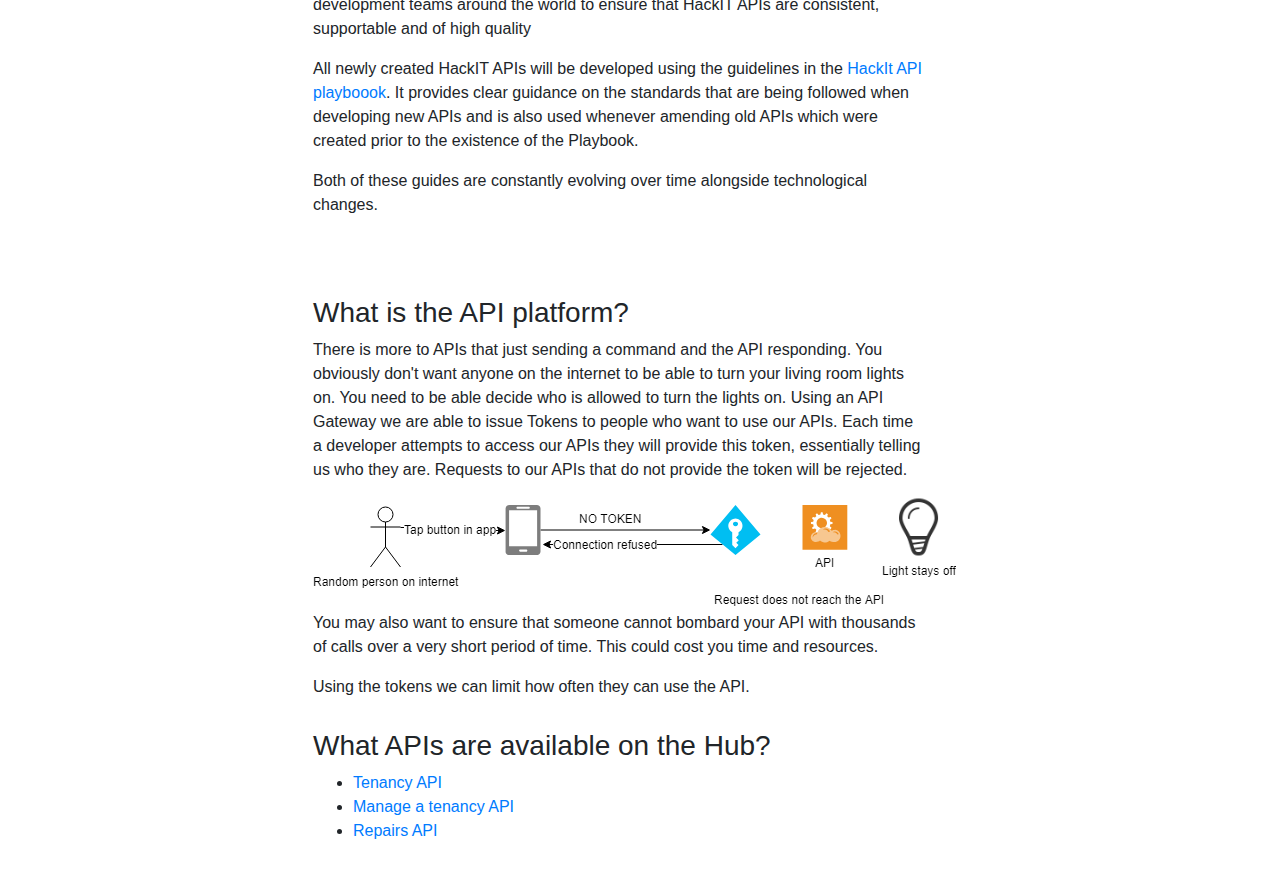
==== commit 47d437b8: "Amended text in api platform section" ====
--- a/index.html
+++ b/index.html
@@ -89,13 +89,13 @@
 <br></br>	
 		<div class="checklist-element">
 			<h3>What is the API platform?</h3>
-			<p>There is more to APIs that just sending a command and the API responding. You obviously don't want anyone on the internet to be able to turn your living room lights on. You need to be able decide who is allowed to turn the lights on.</p>
+			<p>There is more to APIs that just sending a command and the API responding. You obviously don't want anyone on the internet to be able to turn your living room lights on. You need to be able decide who is allowed to turn the lights on. Using an API Gateway we are able to issue Tokens to people who want to use our APIs. Each time a developer attempts to access our APIs they will provide this token, essentially telling us who they are.  Requests to our APIs that do not provide the token will be rejected.</p>
 
 			<img src="APIGateway.png">
 
 			<p>You may also want to ensure that someone cannot bombard your API with thousands of calls over a very short period of time. This could cost you time and resources.</p>
 
-			<p>This is where the API gateway comes in. Using an API Gateway we are able to issue Tokens to people who want to use our APIs. Each time a developer attempts to access our APIs they will provide this token, essentially telling us who they are.  Requests to our APIs that do not provide the token will be rejected. Using that token we can limit how often they can use the API.</p>
+			<p>Using the tokens we can limit how often they can use the API.</p>
 		</div>
 
 		<div class="checklist-element">
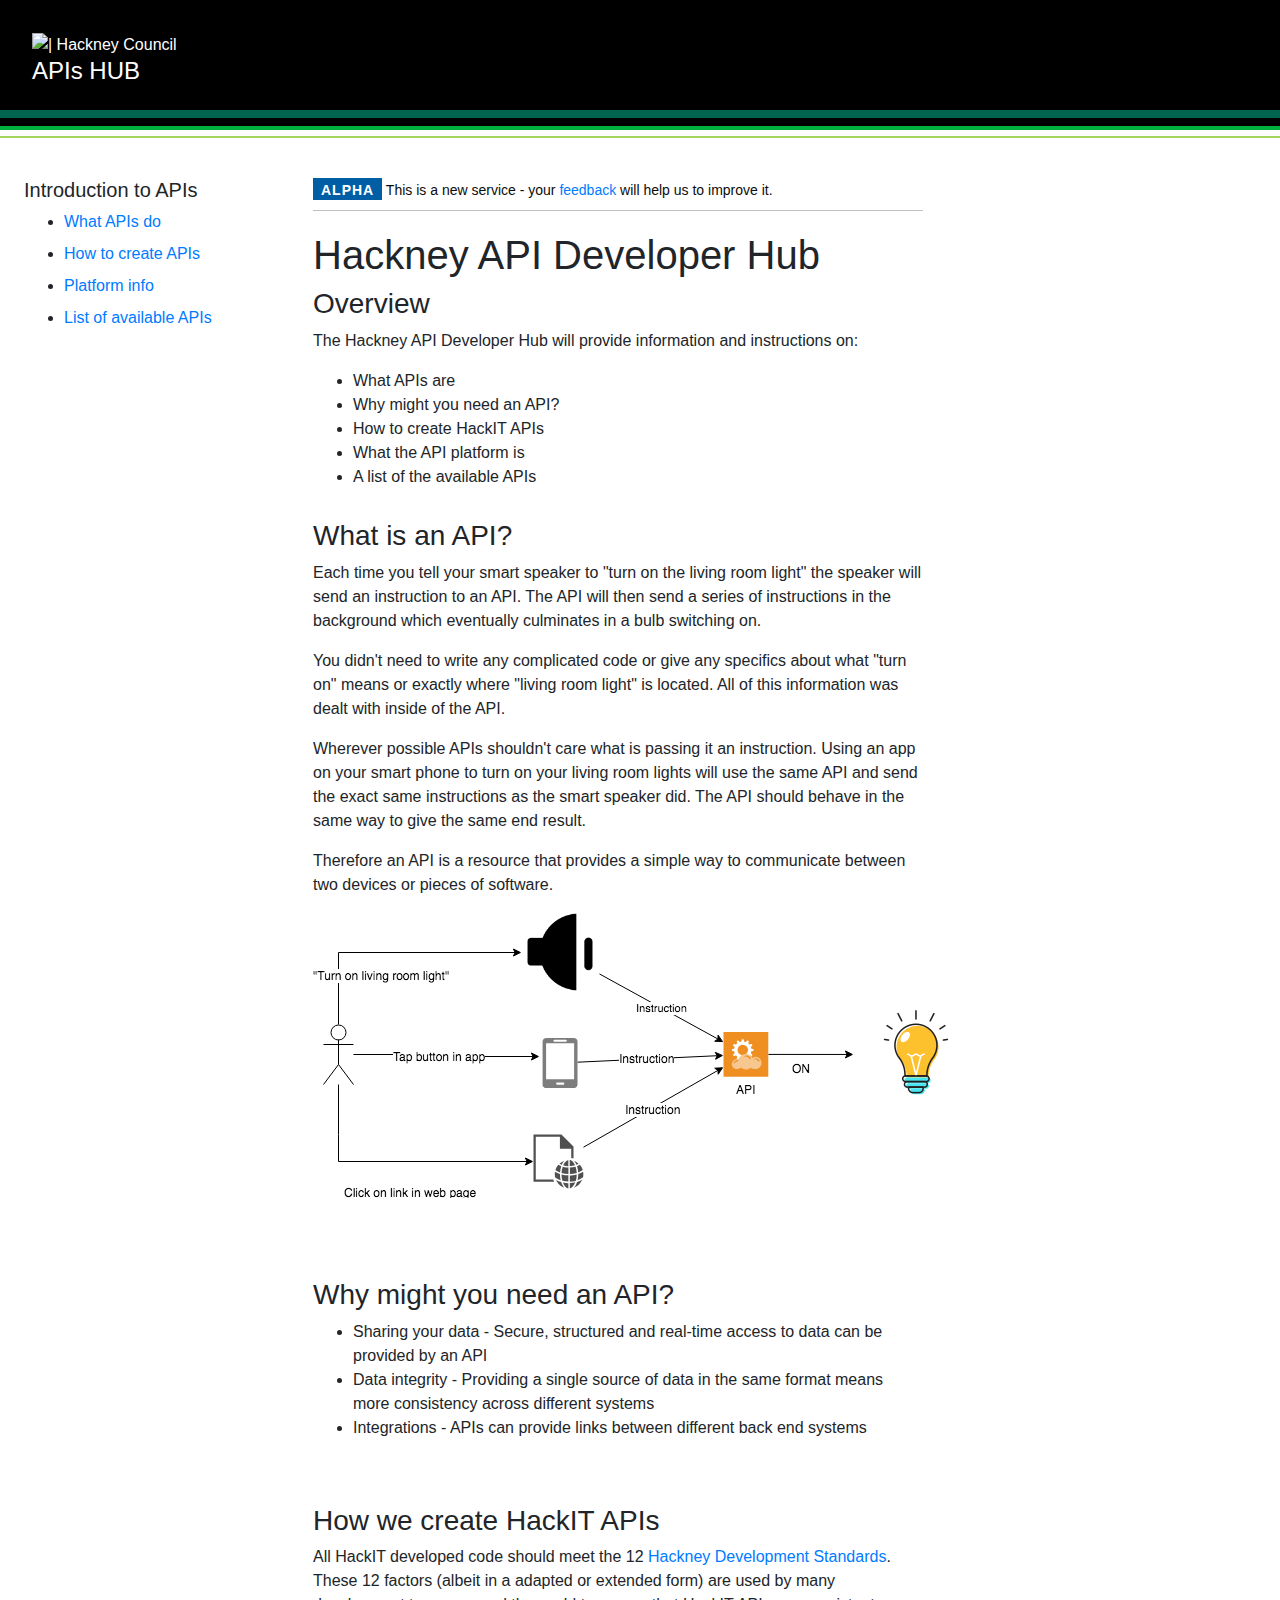
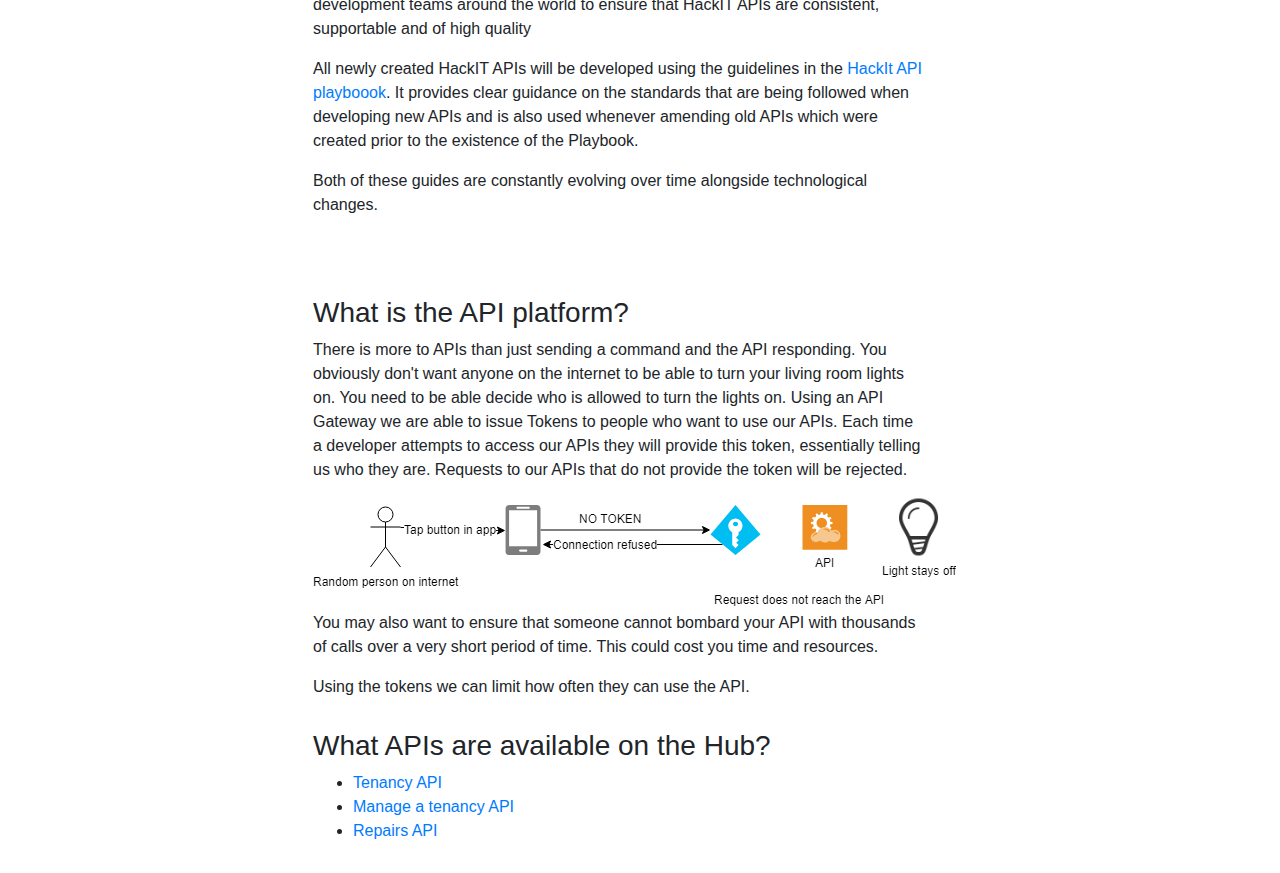
==== commit d09ab81e: "spelling mistake" ====
--- a/index.html
+++ b/index.html
@@ -89,7 +89,7 @@
 <br></br>	
 		<div class="checklist-element">
 			<h3>What is the API platform?</h3>
-			<p>There is more to APIs that just sending a command and the API responding. You obviously don't want anyone on the internet to be able to turn your living room lights on. You need to be able decide who is allowed to turn the lights on. Using an API Gateway we are able to issue Tokens to people who want to use our APIs. Each time a developer attempts to access our APIs they will provide this token, essentially telling us who they are.  Requests to our APIs that do not provide the token will be rejected.</p>
+			<p>There is more to APIs than just sending a command and the API responding. You obviously don't want anyone on the internet to be able to turn your living room lights on. You need to be able decide who is allowed to turn the lights on. Using an API Gateway we are able to issue Tokens to people who want to use our APIs. Each time a developer attempts to access our APIs they will provide this token, essentially telling us who they are.  Requests to our APIs that do not provide the token will be rejected.</p>
 
 			<img src="APIGateway.png">
 
